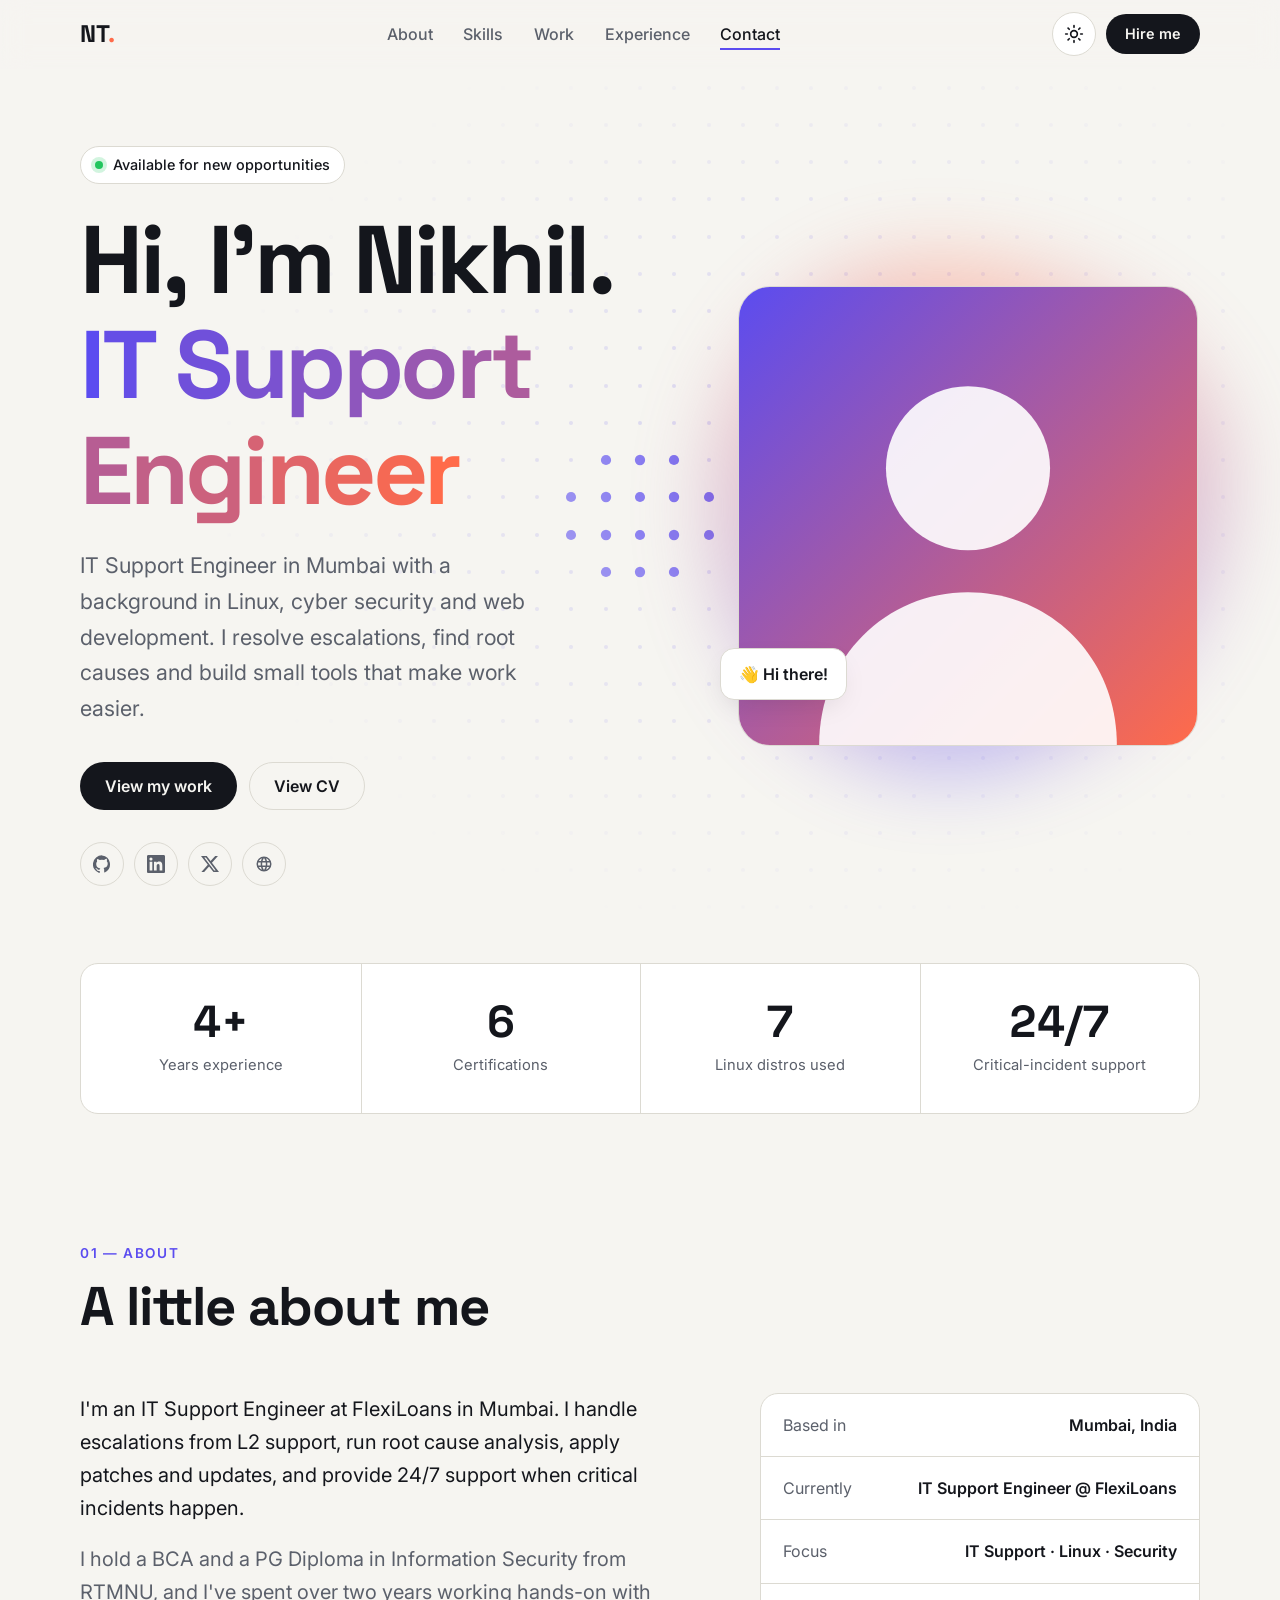
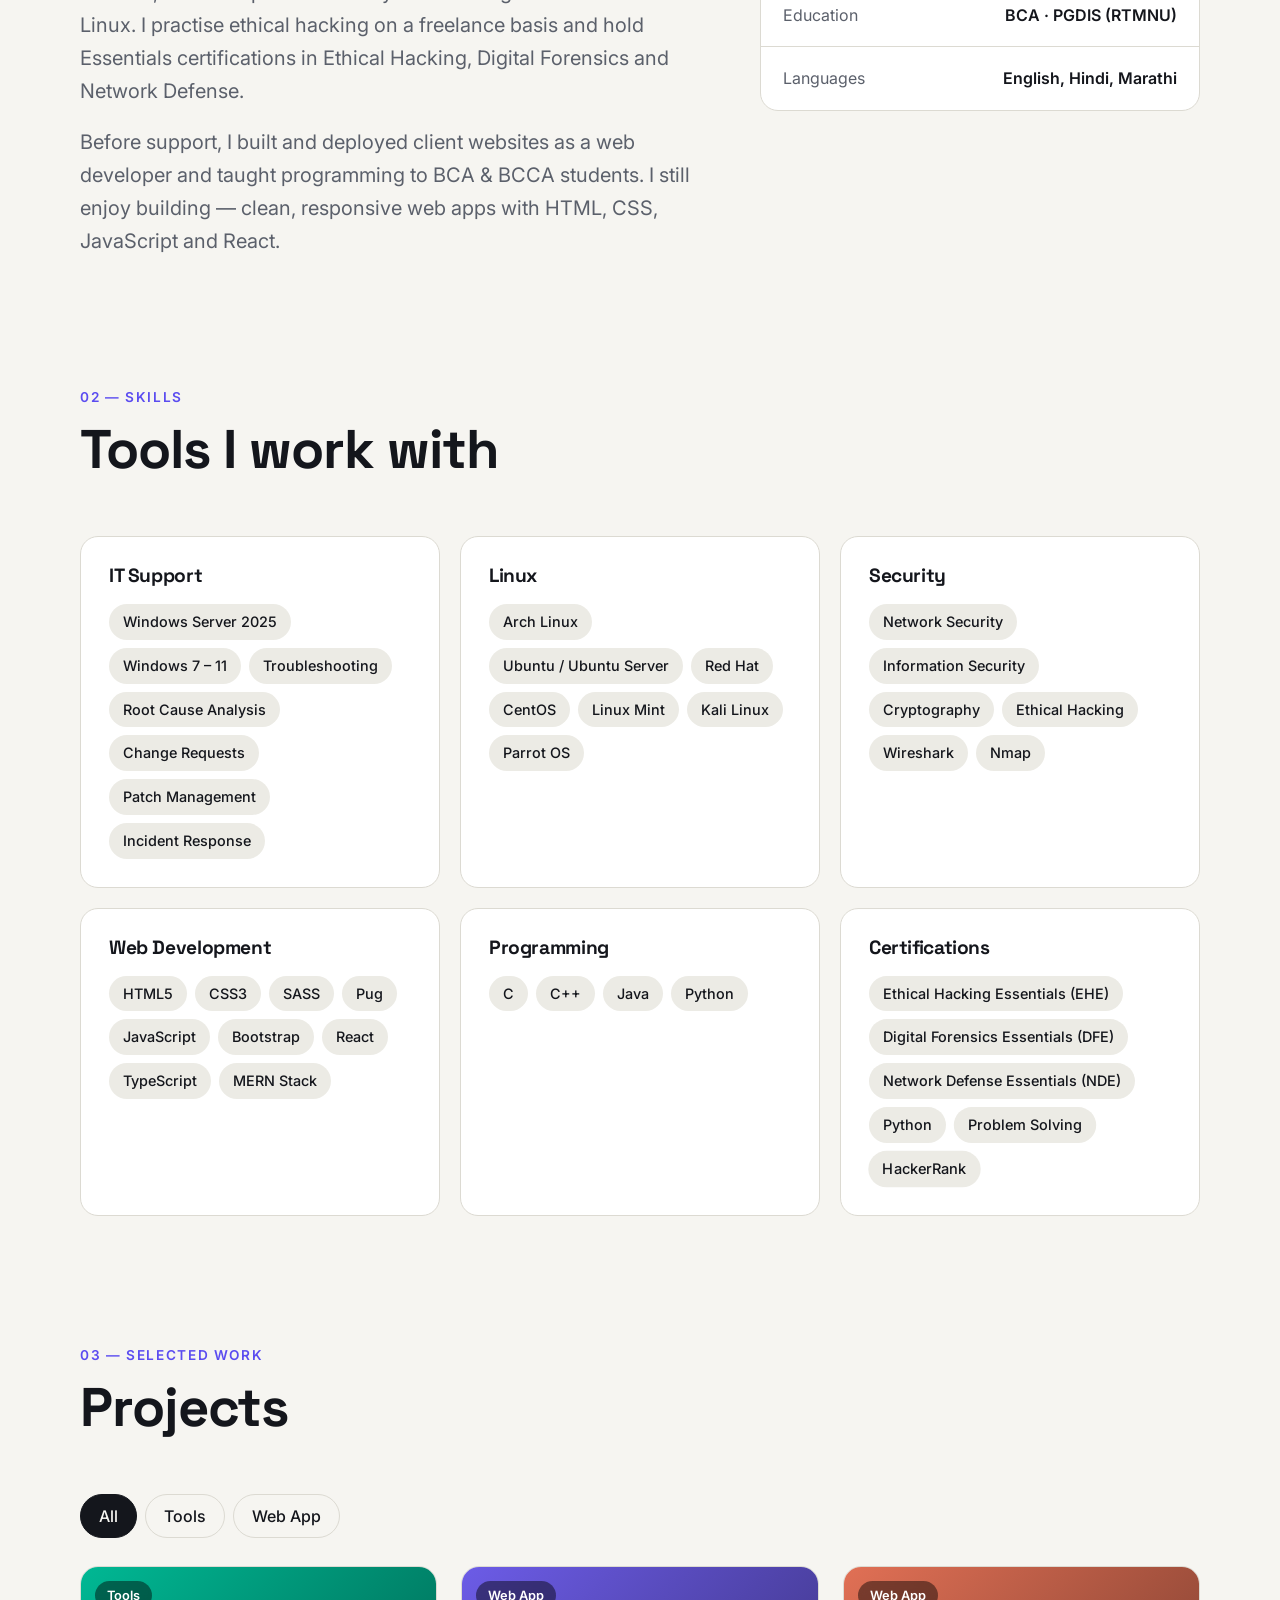
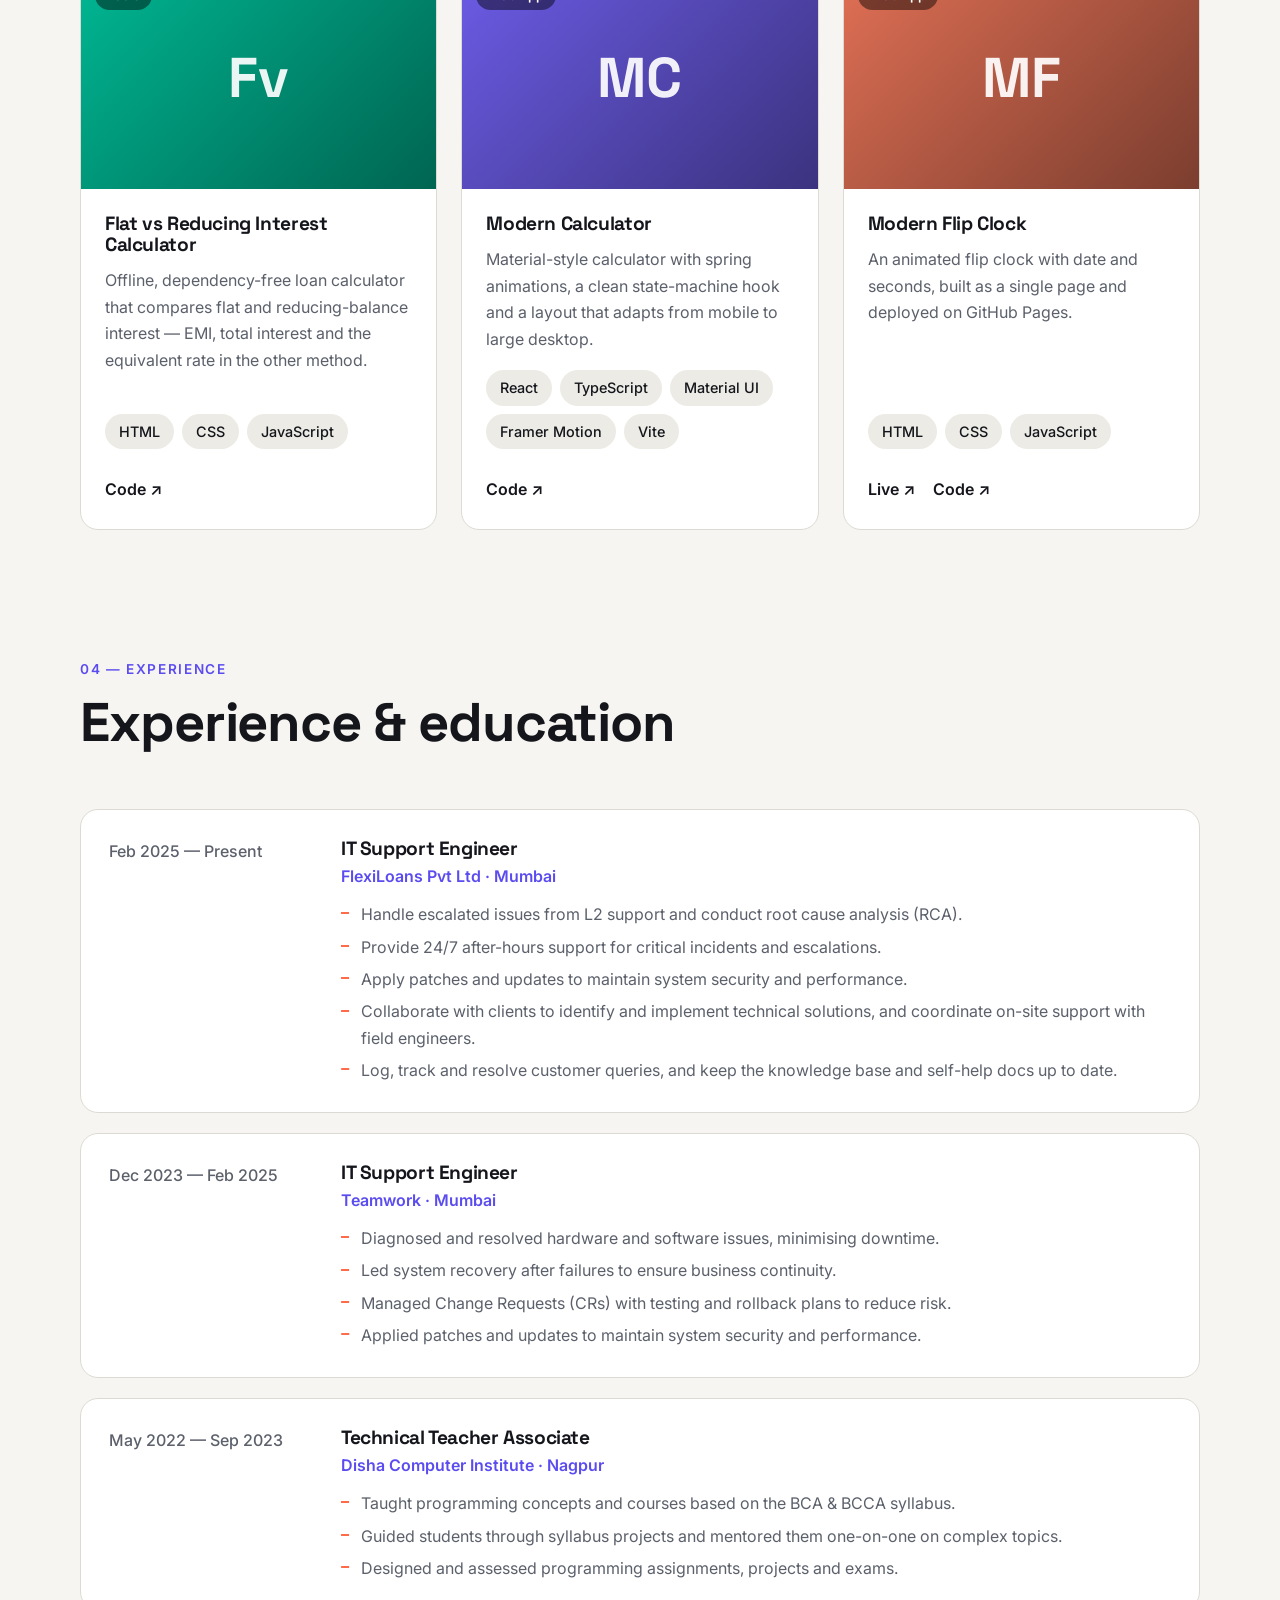
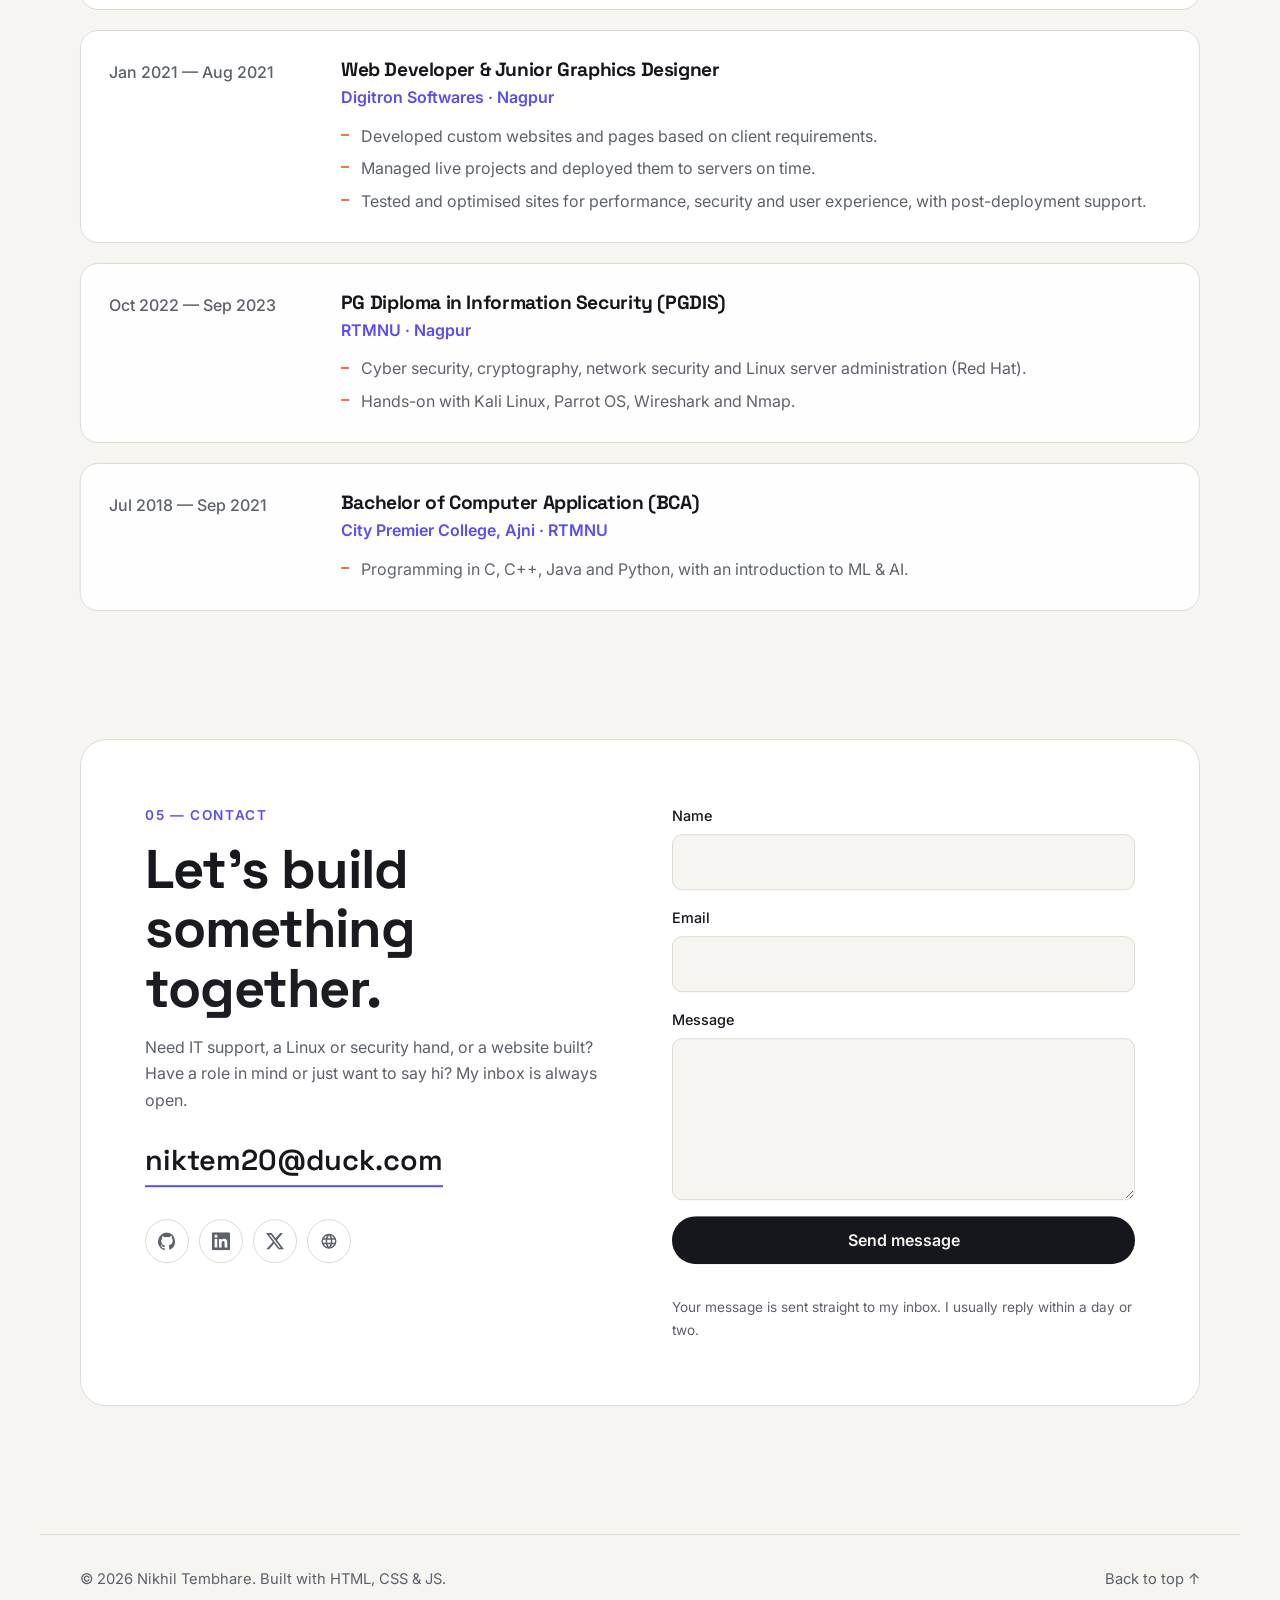
==== index.html @ e36947b8 "Website" ====
<!doctype html>
<html lang="en">
<head>
  <meta charset="utf-8" />
  <meta name="viewport" content="width=device-width, initial-scale=1, viewport-fit=cover" />
  <title>Nikhil Tembhare — Portfolio</title>
  <meta name="description" content="Portfolio of Nikhil Tembhare — projects, experience and contact." />

  <!-- PWA / installable app (also used to package as an Android APK) -->
  <link rel="manifest" href="manifest.webmanifest" />
  <meta name="theme-color" content="#0b0d12" media="(prefers-color-scheme: dark)" />
  <meta name="theme-color" content="#f6f5f1" media="(prefers-color-scheme: light)" />
  <meta name="mobile-web-app-capable" content="yes" />
  <meta name="apple-mobile-web-app-capable" content="yes" />
  <meta name="apple-mobile-web-app-status-bar-style" content="black-translucent" />
  <link rel="icon" href="assets/icons/icon.svg" type="image/svg+xml" />
  <link rel="apple-touch-icon" href="assets/icons/icon-192.png" />

  <!-- Social preview -->
  <meta property="og:title" content="Nikhil Tembhare — Portfolio" />
  <meta property="og:description" content="Projects, experience and contact." />
  <meta property="og:type" content="website" />

  <link rel="preconnect" href="https://fonts.googleapis.com" />
  <link rel="preconnect" href="https://fonts.gstatic.com" crossorigin />
  <link href="https://fonts.googleapis.com/css2?family=Inter:wght@400;500;600;700&family=Space+Grotesk:wght@500;600;700&display=swap" rel="stylesheet" />
  <link rel="stylesheet" href="css/style.css" />

  <!-- Apply saved theme before paint to avoid a flash -->
  <script>
    try { const t = localStorage.getItem('theme'); if (t) document.documentElement.dataset.theme = t; } catch (e) {}
  </script>
</head>
<body>
  <a class="skip-link" href="#main">Skip to content</a>

  <header class="site-header" id="top">
    <nav class="nav container" aria-label="Main">
      <a class="brand" href="#top" id="brand">NT<span class="dot">.</span></a>

      <ul class="nav-links" id="nav-links">
        <li><a href="#about">About</a></li>
        <li><a href="#skills">Skills</a></li>
        <li><a href="#projects">Work</a></li>
        <li><a href="#experience">Experience</a></li>
        <li><a href="#contact">Contact</a></li>
      </ul>

      <div class="nav-actions">
        <button class="icon-btn" id="theme-toggle" aria-label="Toggle dark mode">
          <svg class="i-sun" viewBox="0 0 24 24" aria-hidden="true"><circle cx="12" cy="12" r="4"/><path d="M12 2v2M12 20v2M4.9 4.9l1.4 1.4M17.7 17.7l1.4 1.4M2 12h2M20 12h2M4.9 19.1l1.4-1.4M17.7 6.3l1.4-1.4"/></svg>
          <svg class="i-moon" viewBox="0 0 24 24" aria-hidden="true"><path d="M21 12.8A9 9 0 1 1 11.2 3a7 7 0 0 0 9.8 9.8z"/></svg>
        </button>
        <a class="btn btn-sm btn-primary hide-sm" id="nav-cta" href="#contact">Hire me</a>
        <button class="icon-btn menu-btn" id="menu-btn" aria-label="Open menu" aria-expanded="false" aria-controls="nav-links">
          <span></span><span></span><span></span>
        </button>
      </div>
    </nav>
  </header>

  <main id="main">
    <!-- HERO -->
    <section class="hero container">
      <div class="hero-text reveal">
        <p class="eyebrow"><span class="status-dot"></span><span id="hero-status"></span></p>
        <h1 class="hero-title" id="hero-title"></h1>
        <p class="hero-sub" id="hero-sub"></p>
        <div class="hero-cta">
          <a class="btn btn-primary" href="#projects">View my work</a>
          <a class="btn btn-ghost" id="resume-link" href="#" target="_blank" rel="noopener">View CV</a>
        </div>
        <ul class="socials" id="hero-socials"></ul>
      </div>
      <div class="hero-visual reveal">
        <div class="avatar-wrap">
          <img id="avatar" alt="" width="480" height="480" />
          <div class="avatar-badge" id="avatar-badge"></div>
        </div>
      </div>
    </section>

    <!-- STATS -->
    <section class="container">
      <ul class="stats reveal" id="stats"></ul>
    </section>

    <!-- ABOUT -->
    <section class="section container" id="about">
      <div class="section-head reveal">
        <p class="kicker">01 — About</p>
        <h2>A little about me</h2>
      </div>
      <div class="about-grid">
        <div class="about-body reveal" id="about-body"></div>
        <ul class="about-facts reveal" id="about-facts"></ul>
      </div>
    </section>

    <!-- SKILLS -->
    <section class="section container" id="skills">
      <div class="section-head reveal">
        <p class="kicker">02 — Skills</p>
        <h2>Tools I work with</h2>
      </div>
      <div class="skills-grid" id="skills-grid"></div>
    </section>

    <!-- PROJECTS -->
    <section class="section container" id="projects">
      <div class="section-head reveal">
        <p class="kicker">03 — Selected work</p>
        <h2>Projects</h2>
      </div>
      <div class="filters reveal" id="filters" role="tablist" aria-label="Filter projects"></div>
      <div class="projects-grid" id="projects-grid"></div>
    </section>

    <!-- EXPERIENCE -->
    <section class="section container" id="experience">
      <div class="section-head reveal">
        <p class="kicker">04 — Experience</p>
        <h2>Experience &amp; education</h2>
      </div>
      <ol class="timeline" id="timeline"></ol>
    </section>

    <!-- CONTACT -->
    <section class="section container" id="contact">
      <div class="contact-card reveal">
        <div>
          <p class="kicker">05 — Contact</p>
          <h2 class="contact-title">Let's build something together.</h2>
          <p class="muted" id="contact-blurb"></p>
          <a class="contact-email" id="contact-email" href="#"></a>
          <ul class="socials" id="contact-socials"></ul>
        </div>
        <form class="contact-form" id="contact-form" novalidate>
          <label>Name<input name="name" required maxlength="100" autocomplete="name" /></label>
          <label>Email<input name="email" type="email" required maxlength="200" autocomplete="email" /></label>
          <label>Message<textarea name="message" rows="5" required maxlength="5000"></textarea></label>
          <!-- Spam trap: hidden from people, bots fill it in -->
          <input class="hp" type="text" name="_honey" tabindex="-1" autocomplete="off" aria-hidden="true" />
          <button class="btn btn-primary" type="submit" id="form-submit">Send message</button>
          <p class="form-status" id="form-status" role="status" aria-live="polite"></p>
          <p class="form-note muted">Your message is sent straight to my inbox. I usually reply within a day or two.</p>
        </form>
      </div>
    </section>
  </main>

  <footer class="site-footer container">
    <p>© <span id="year"></span> <span id="footer-name"></span>. Built with HTML, CSS &amp; JS.</p>
    <a href="#top" class="to-top">Back to top ↑</a>
  </footer>

  <noscript><p class="container">This site needs JavaScript to show its content.</p></noscript>

  <script src="js/vendor/anime.umd.min.js"></script>
  <script src="js/data.js"></script>
  <script src="js/effects.js"></script>
  <script src="js/main.js"></script>
</body>
</html>
---- css/style.css ----
/* ==========================================================
   Design tokens
   ========================================================== */
:root {
  --bg: #f6f5f1;
  --bg-2: #ecebe5;
  --surface: #ffffff;
  --text: #14161c;
  --muted: #5b606b;
  --line: #dcdad2;
  --accent: #5b4cf0;
  --accent-2: #ff6b4a;
  --accent-ink: #ffffff;
  --shadow: 0 10px 30px -12px rgba(20, 22, 28, 0.18);

  --font-body: "Inter", system-ui, -apple-system, "Segoe UI", Roboto, sans-serif;
  --font-display: "Space Grotesk", var(--font-body);

  --radius: 18px;
  --radius-sm: 10px;
  --container: 1200px;
  --gutter: clamp(16px, 4vw, 40px);
  --section-gap: clamp(72px, 10vw, 140px);
  --header-h: 68px;

  color-scheme: light;
}

/* Dark theme: follows the OS unless the user picked light */
@media (prefers-color-scheme: dark) {
  :root:not([data-theme="light"]) {
    --bg: #0b0d12;
    --bg-2: #12151c;
    --surface: #161a22;
    --text: #eef0f4;
    --muted: #9aa1ad;
    --line: #262b35;
    --accent: #8b7fff;
    --accent-2: #ff8a6b;
    --accent-ink: #0b0d12;
    --shadow: 0 10px 30px -12px rgba(0, 0, 0, 0.6);
    color-scheme: dark;
  }
}
:root[data-theme="dark"] {
  --bg: #0b0d12;
  --bg-2: #12151c;
  --surface: #161a22;
  --text: #eef0f4;
  --muted: #9aa1ad;
  --line: #262b35;
  --accent: #8b7fff;
  --accent-2: #ff8a6b;
  --accent-ink: #0b0d12;
  --shadow: 0 10px 30px -12px rgba(0, 0, 0, 0.6);
  color-scheme: dark;
}

/* ==========================================================
   Base
   ========================================================== */
*, *::before, *::after { box-sizing: border-box; }
html { scroll-behavior: smooth; scroll-padding-top: calc(var(--header-h) + 16px); -webkit-text-size-adjust: 100%; }
body {
  margin: 0;
  background: var(--bg);
  color: var(--text);
  font: 400 1rem/1.65 var(--font-body);
  -webkit-font-smoothing: antialiased;
  overflow-x: hidden;
  /* respect notches / rounded corners when installed as an app */
  padding-left: env(safe-area-inset-left);
  padding-right: env(safe-area-inset-right);
}
img { max-width: 100%; display: block; }
a { color: inherit; text-decoration: none; }
h1, h2, h3 { font-family: var(--font-display); line-height: 1.1; margin: 0; letter-spacing: -0.02em; }
h2 { font-size: clamp(2rem, 1.4rem + 2.6vw, 3.4rem); }
h3 { font-size: 1.2rem; }
p { margin: 0; }
ul, ol { margin: 0; padding: 0; list-style: none; }
button { font: inherit; color: inherit; cursor: pointer; }
:focus-visible { outline: 2px solid var(--accent); outline-offset: 3px; border-radius: 6px; }

.container { width: 100%; max-width: var(--container); margin-inline: auto; padding-inline: var(--gutter); }
.muted { color: var(--muted); }

.skip-link { position: absolute; left: -999px; top: 8px; background: var(--accent); color: var(--accent-ink); padding: 8px 14px; border-radius: 8px; z-index: 100; }
.skip-link:focus { left: 8px; }

/* ==========================================================
   Buttons
   ========================================================== */
.btn {
  display: inline-flex; align-items: center; justify-content: center; gap: 8px;
  min-height: 48px; padding: 0 24px; border-radius: 999px;
  font-weight: 600; border: 1px solid transparent;
  transition: transform .2s, background-color .2s, border-color .2s, box-shadow .2s;
}
.btn:hover { transform: translateY(-2px); }
.btn:active { transform: translateY(0); }
.btn-primary { background: var(--text); color: var(--bg); }
.btn-primary:hover { box-shadow: var(--shadow); }
.btn-ghost { border-color: var(--line); background: transparent; }
.btn-ghost:hover { border-color: var(--text); }
.btn-sm { min-height: 40px; padding: 0 18px; font-size: .9rem; }

.icon-btn {
  width: 44px; height: 44px; display: grid; place-items: center;
  border-radius: 50%; border: 1px solid var(--line); background: var(--surface);
}
.icon-btn svg { width: 20px; height: 20px; fill: none; stroke: currentColor; stroke-width: 2; stroke-linecap: round; stroke-linejoin: round; }
.i-moon { display: none; }
:root[data-theme="dark"] .i-sun { display: none; }
:root[data-theme="dark"] .i-moon { display: block; }
@media (prefers-color-scheme: dark) {
  :root:not([data-theme="light"]) .i-sun { display: none; }
  :root:not([data-theme="light"]) .i-moon { display: block; }
}

/* ==========================================================
   Header / nav
   ========================================================== */
.site-header {
  position: sticky; top: 0; z-index: 50;
  padding-top: env(safe-area-inset-top);
  background: color-mix(in srgb, var(--bg) 82%, transparent);
  backdrop-filter: saturate(1.4) blur(14px);
  -webkit-backdrop-filter: saturate(1.4) blur(14px);
  border-bottom: 1px solid transparent;
  transition: border-color .3s;
}
.site-header.scrolled { border-bottom-color: var(--line); }
.nav { height: var(--header-h); display: flex; align-items: center; justify-content: space-between; gap: 16px; }
.brand { font-family: var(--font-display); font-weight: 700; font-size: 1.5rem; }
.brand .dot { color: var(--accent-2); }
.nav-actions { display: flex; align-items: center; gap: 10px; }

.nav-links { display: flex; gap: clamp(16px, 2.4vw, 36px); }
.nav-links a { font-weight: 500; color: var(--muted); position: relative; padding: 6px 0; transition: color .2s; }
.nav-links a:hover, .nav-links a.active { color: var(--text); }
.nav-links a::after {
  content: ""; position: absolute; left: 0; bottom: 0; height: 2px; width: 100%;
  background: var(--accent); transform: scaleX(0); transform-origin: left; transition: transform .25s;
}
.nav-links a.active::after, .nav-links a:hover::after { transform: scaleX(1); }

.menu-btn { display: none; flex-direction: column; gap: 4px; }
.menu-btn span { display: block; width: 18px; height: 2px; background: currentColor; border-radius: 2px; transition: transform .25s, opacity .25s; }
.menu-btn[aria-expanded="true"] span:nth-child(1) { transform: translateY(6px) rotate(45deg); }
.menu-btn[aria-expanded="true"] span:nth-child(2) { opacity: 0; }
.menu-btn[aria-expanded="true"] span:nth-child(3) { transform: translateY(-6px) rotate(-45deg); }

/* ==========================================================
   Hero
   ========================================================== */
.hero {
  display: grid; grid-template-columns: 1.25fr 1fr; align-items: center;
  gap: clamp(32px, 6vw, 96px);
  min-height: calc(100svh - var(--header-h));
  padding-block: clamp(40px, 6vw, 96px);
}
.eyebrow {
  display: inline-flex; align-items: center; gap: 10px;
  padding: 6px 14px; border-radius: 999px; border: 1px solid var(--line); background: var(--surface);
  font-size: .9rem; font-weight: 500; margin-bottom: 24px;
}
.status-dot { width: 8px; height: 8px; border-radius: 50%; background: #22c55e; box-shadow: 0 0 0 4px rgba(34, 197, 94, .2); animation: pulse 2s infinite; }
@keyframes pulse { 50% { box-shadow: 0 0 0 7px rgba(34, 197, 94, 0); } }

.hero-title { font-size: clamp(2.6rem, 1.2rem + 6vw, 6rem); font-weight: 700; letter-spacing: -0.035em; }
.hero-title .accent {
  background: linear-gradient(100deg, var(--accent), var(--accent-2));
  -webkit-background-clip: text; background-clip: text; color: transparent;
}
.hero-sub { margin-top: 24px; font-size: clamp(1.05rem, .95rem + .5vw, 1.35rem); color: var(--muted); max-width: 38ch; }
.hero-cta { display: flex; flex-wrap: wrap; gap: 12px; margin-top: 36px; }

.socials { display: flex; flex-wrap: wrap; gap: 10px; margin-top: 32px; }
.socials a {
  width: 44px; height: 44px; display: grid; place-items: center;
  border-radius: 50%; border: 1px solid var(--line); color: var(--muted);
  transition: color .2s, border-color .2s, transform .2s;
}
.socials a:hover { color: var(--text); border-color: var(--text); transform: translateY(-2px); }
.socials svg { width: 18px; height: 18px; fill: currentColor; }

.hero-visual { display: flex; justify-content: center; }
.avatar-wrap { position: relative; width: min(100%, 460px); aspect-ratio: 1; }
.avatar-wrap::before {
  content: ""; position: absolute; inset: -6%;
  background: conic-gradient(from 180deg, var(--accent), var(--accent-2), var(--accent));
  border-radius: 42% 58% 55% 45% / 48% 42% 58% 52%;
  filter: blur(40px); opacity: .35; animation: blob 12s ease-in-out infinite;
}
@keyframes blob { 50% { border-radius: 58% 42% 45% 55% / 42% 58% 42% 58%; transform: rotate(20deg); } }
.avatar-wrap img {
  position: relative; width: 100%; height: 100%; object-fit: cover;
  border-radius: 32px; border: 1px solid var(--line); background: var(--surface);
}
.avatar-badge {
  position: absolute; left: -4%; bottom: 10%;
  padding: 12px 18px; border-radius: 14px; background: var(--surface); border: 1px solid var(--line);
  box-shadow: var(--shadow); font-weight: 600; animation: float 5s ease-in-out infinite;
}
@keyframes float { 50% { transform: translateY(-10px); } }

/* ==========================================================
   Stats
   ========================================================== */
.stats {
  display: grid; grid-template-columns: repeat(4, 1fr);
  border: 1px solid var(--line); border-radius: var(--radius); background: var(--surface); overflow: hidden;
}
.stats li { padding: clamp(20px, 3vw, 36px); text-align: center; }
.stats li + li { border-left: 1px solid var(--line); }
.stats strong { display: block; font-family: var(--font-display); font-size: clamp(1.8rem, 1.2rem + 2vw, 3rem); line-height: 1; }
.stats span { display: block; margin-top: 8px; color: var(--muted); font-size: .92rem; }

/* ==========================================================
   Sections
   ========================================================== */
.section { padding-top: var(--section-gap); }
.section-head { margin-bottom: clamp(32px, 5vw, 56px); }
.kicker { font-size: .85rem; font-weight: 600; letter-spacing: .12em; text-transform: uppercase; color: var(--accent); margin-bottom: 12px; }

/* About */
.about-grid { display: grid; grid-template-columns: 1.4fr 1fr; gap: clamp(32px, 5vw, 80px); align-items: start; }
.about-body p { font-size: clamp(1.05rem, 1rem + .35vw, 1.25rem); }
.about-body p + p { margin-top: 18px; color: var(--muted); }
.about-facts { border: 1px solid var(--line); border-radius: var(--radius); background: var(--surface); }
.about-facts li { display: flex; justify-content: space-between; gap: 16px; padding: 18px 22px; }
.about-facts li + li { border-top: 1px solid var(--line); }
.about-facts span { color: var(--muted); }
.about-facts strong { font-weight: 600; text-align: right; }

/* Skills */
.skills-grid { display: grid; grid-template-columns: repeat(3, 1fr); gap: 20px; }
.skill-card { padding: 28px; border: 1px solid var(--line); border-radius: var(--radius); background: var(--surface); }
.skill-card h3 { margin-bottom: 18px; }
.chips { display: flex; flex-wrap: wrap; gap: 8px; }
.chip { padding: 6px 14px; border-radius: 999px; background: var(--bg-2); font-size: .9rem; font-weight: 500; }

/* Projects */
.filters { display: flex; flex-wrap: wrap; gap: 8px; margin-bottom: 28px; }
.filter-btn { padding: 8px 18px; min-height: 40px; border-radius: 999px; border: 1px solid var(--line); background: transparent; font-weight: 500; transition: all .2s; }
.filter-btn:hover { border-color: var(--text); }
.filter-btn[aria-selected="true"] { background: var(--text); color: var(--bg); border-color: var(--text); }

.projects-grid { display: grid; grid-template-columns: repeat(3, 1fr); gap: 24px; }
.project-card {
  display: flex; flex-direction: column;
  border: 1px solid var(--line); border-radius: var(--radius); background: var(--surface); overflow: hidden;
  transition: transform .3s, box-shadow .3s;
}
.project-card:hover { transform: translateY(-6px); box-shadow: var(--shadow); }
.project-card.hidden { display: none; }
.project-thumb { aspect-ratio: 16 / 10; position: relative; overflow: hidden; display: grid; place-items: center; }
.project-thumb img { width: 100%; height: 100%; object-fit: cover; transition: transform .5s; }
.project-card:hover .project-thumb img { transform: scale(1.05); }
.project-thumb .ph { font-family: var(--font-display); font-weight: 700; font-size: clamp(2.5rem, 5vw, 3.5rem); color: rgba(255, 255, 255, .92); }
.project-thumb .tag {
  position: absolute; top: 14px; left: 14px; padding: 4px 12px; border-radius: 999px;
  background: rgba(0, 0, 0, .45); color: #fff; font-size: .8rem; font-weight: 600; backdrop-filter: blur(6px);
}
.project-body { padding: 24px; display: flex; flex-direction: column; gap: 12px; flex: 1; }
.project-body p { color: var(--muted); }
.project-body .chips { margin-top: auto; padding-top: 6px; }
.project-links { display: flex; gap: 18px; padding: 0 24px 24px; font-weight: 600; }
.project-links a { display: inline-flex; align-items: center; gap: 6px; min-height: 32px; }
.project-links a:hover { color: var(--accent); }

/* Experience timeline */
.timeline { position: relative; display: grid; gap: 20px; }
.timeline li {
  display: grid; grid-template-columns: 200px 1fr; gap: 32px;
  padding: 28px; border: 1px solid var(--line); border-radius: var(--radius); background: var(--surface);
}
.timeline .period { color: var(--muted); font-weight: 500; }
.timeline .company { color: var(--accent); font-weight: 600; margin-top: 4px; }
.timeline ul { margin-top: 12px; display: grid; gap: 6px; }
.timeline ul li { display: block; padding: 0 0 0 20px; border: 0; background: none; position: relative; color: var(--muted); }
.timeline ul li::before { content: ""; position: absolute; left: 0; top: .7em; width: 8px; height: 2px; background: var(--accent-2); }

/* Contact */
.contact-card {
  display: grid; grid-template-columns: 1fr 1fr; gap: clamp(32px, 5vw, 72px);
  padding: clamp(28px, 5vw, 64px); border-radius: calc(var(--radius) + 8px);
  background: var(--surface); border: 1px solid var(--line);
}
.contact-title { margin-bottom: 16px; }
.contact-email {
  display: inline-block; margin-top: 24px; font-family: var(--font-display); font-weight: 600;
  font-size: clamp(1.2rem, 1rem + 1vw, 1.8rem); border-bottom: 2px solid var(--accent); word-break: break-all;
}
.contact-form { display: grid; gap: 16px; }
.contact-form label { display: grid; gap: 6px; font-size: .9rem; font-weight: 500; }
.contact-form input, .contact-form textarea {
  width: 100%; padding: 14px 16px; border-radius: var(--radius-sm);
  border: 1px solid var(--line); background: var(--bg); color: var(--text); font: inherit; font-size: 1rem;
  transition: border-color .2s;
}
.contact-form input:focus, .contact-form textarea:focus { outline: none; border-color: var(--accent); }
.contact-form textarea { resize: vertical; min-height: 120px; }
.form-note { font-size: .85rem; }

/* Footer */
.site-footer {
  display: flex; flex-wrap: wrap; justify-content: space-between; gap: 12px;
  margin-top: var(--section-gap); padding-block: 32px calc(32px + env(safe-area-inset-bottom));
  border-top: 1px solid var(--line); color: var(--muted); font-size: .92rem;
}
.to-top:hover { color: var(--text); }

/* Scroll reveal */
.reveal { opacity: 0; transform: translateY(24px); transition: opacity .7s ease, transform .7s ease; }
.reveal.in { opacity: 1; transform: none; }
.no-js .reveal { opacity: 1; transform: none; }

/* ==========================================================
   Responsive
   ========================================================== */

/* Small laptops / large tablets landscape (≤ 1100px) */
@media (max-width: 1100px) {
  .projects-grid { grid-template-columns: repeat(2, 1fr); }
  .timeline li { grid-template-columns: 160px 1fr; }
}

/* Tablets (≤ 900px): collapse nav into a menu */
@media (max-width: 900px) {
  .menu-btn { display: flex; }
  .nav-links {
    position: fixed; inset: calc(var(--header-h) + env(safe-area-inset-top)) 0 auto 0;
    flex-direction: column; gap: 0; padding: 8px var(--gutter) 24px;
    background: var(--bg); border-bottom: 1px solid var(--line);
    transform: translateY(-110%); visibility: hidden; transition: transform .3s ease, visibility .3s;
    z-index: -1;
  }
  .nav-links.open { transform: none; visibility: visible; }
  .nav-links a { display: block; padding: 16px 0; font-size: 1.15rem; border-bottom: 1px solid var(--line); }
  .nav-links a::after { display: none; }

  .hero { grid-template-columns: 1fr; text-align: center; min-height: auto; }
  .hero-visual { order: -1; }
  .avatar-wrap { width: min(70vw, 340px); }
  .hero-sub { margin-inline: auto; }
  .hero-cta, .socials { justify-content: center; }
  .eyebrow { margin-inline: auto; }

  .about-grid, .contact-card { grid-template-columns: 1fr; }
  .skills-grid { grid-template-columns: repeat(2, 1fr); }
  .skills-grid .skill-card:last-child:nth-child(odd) { grid-column: 1 / -1; }
}

/* Phones (≤ 600px) */
@media (max-width: 600px) {
  :root { --header-h: 60px; }
  .hide-sm { display: none; }
  .stats { grid-template-columns: repeat(2, 1fr); }
  .stats li:nth-child(3) { border-left: 0; }
  .stats li:nth-child(n + 3) { border-top: 1px solid var(--line); }
  .skills-grid, .projects-grid { grid-template-columns: 1fr; }
  .timeline li { grid-template-columns: 1fr; gap: 8px; padding: 22px; }
  .hero-cta .btn { flex: 1 1 100%; }
  .avatar-badge { left: 0; font-size: .9rem; padding: 10px 14px; }
  .skill-card { padding: 22px; }
  .site-footer { flex-direction: column; align-items: center; text-align: center; }
}

/* Very small phones (≤ 360px) */
@media (max-width: 360px) {
  .hero-title { font-size: 2.3rem; }
  .brand { font-size: 1.3rem; }
}

/* Phones in landscape: keep hero side by side and compact */
@media (max-height: 500px) and (orientation: landscape) and (max-width: 900px) {
  .hero { grid-template-columns: 1.4fr 1fr; text-align: left; }
  .hero-visual { order: 0; }
  .avatar-wrap { width: min(38vw, 240px); }
  .hero-cta, .socials { justify-content: flex-start; }
  .eyebrow { margin-inline: 0; }
}

/* Large desktops (≥ 1600px) */
@media (min-width: 1600px) {
  :root { --container: 1440px; }
  .projects-grid { gap: 32px; }
}

/* Big screens / TVs (≥ 2200px): scale everything up proportionally */
@media (min-width: 2200px) {
  html { font-size: 20px; }
  :root { --container: 1800px; --header-h: 88px; }
  .avatar-wrap { width: min(100%, 620px); }
}
@media (min-width: 3000px) {
  html { font-size: 26px; }
  :root { --container: 2400px; --header-h: 110px; }
  .avatar-wrap { width: min(100%, 820px); }
  .projects-grid { grid-template-columns: repeat(4, 1fr); }
}

/* Installed app (PWA / APK): hide browser-only affordances */
@media (display-mode: standalone) {
  .site-header { background: var(--bg); }
}

@media (prefers-reduced-motion: reduce) {
  html { scroll-behavior: auto; }
  *, *::before, *::after { animation: none !important; transition: none !important; }
  .reveal { opacity: 1; transform: none; }
}

@media print {
  .site-header, .contact-form, .hero-visual, .filters { display: none; }
  .reveal { opacity: 1; transform: none; }
}

/* ==========================================================
   anime.js motion layer (js/effects.js) — only active when html has .fx
   ========================================================== */
.fx-progress {
  position: fixed; top: 0; left: 0; right: 0; height: 3px; z-index: 200; pointer-events: none;
  background: linear-gradient(90deg, var(--accent), var(--accent-2));
  transform: scaleX(0); transform-origin: 0 50%;
}
.fx .hero { position: relative; isolation: isolate; }
.fx-dots {
  position: absolute; inset: 0; z-index: -1; display: grid; place-items: center; pointer-events: none;
  color: var(--accent);
  -webkit-mask-image: radial-gradient(ellipse 70% 70% at 65% 45%, #000 0%, transparent 75%);
  mask-image: radial-gradient(ellipse 70% 70% at 65% 45%, #000 0%, transparent 75%);
}
.fx-dots span { width: 4px; height: 4px; border-radius: 50%; background: currentColor; opacity: .22; }
.fx-word { display: inline-block; white-space: nowrap; }
.fx-ch { display: inline-block; }
.fx .hero-title .accent { background: none; color: var(--accent); }
.stats strong { font-variant-numeric: tabular-nums; }

.fx .btn {
  translate: var(--mx, 0px) var(--my, 0px);
  transition: transform .2s, background-color .2s, border-color .2s, box-shadow .2s, translate .5s cubic-bezier(.34, 1.56, .64, 1);
}
.fx .btn.magnet-active {
  transition: transform .2s, background-color .2s, border-color .2s, box-shadow .2s, translate .1s linear;
}
@media (hover: hover) and (pointer: fine) {
  .fx .project-card:hover {
    transform: perspective(900px) rotateX(var(--rx, 0deg)) rotateY(var(--ry, 0deg)) translateY(-6px);
  }
}

/* Contact form states */
.contact-form .hp { position: absolute; left: -9999px; width: 1px; height: 1px; opacity: 0; }
.contact-form input[aria-invalid="true"], .contact-form textarea[aria-invalid="true"] { border-color: #e5484d; }
.contact-form button:disabled { opacity: .7; cursor: progress; }
.form-status { font-size: .92rem; font-weight: 500; }
.form-status.success { color: #16a34a; }
.form-status.error { color: #e5484d; }
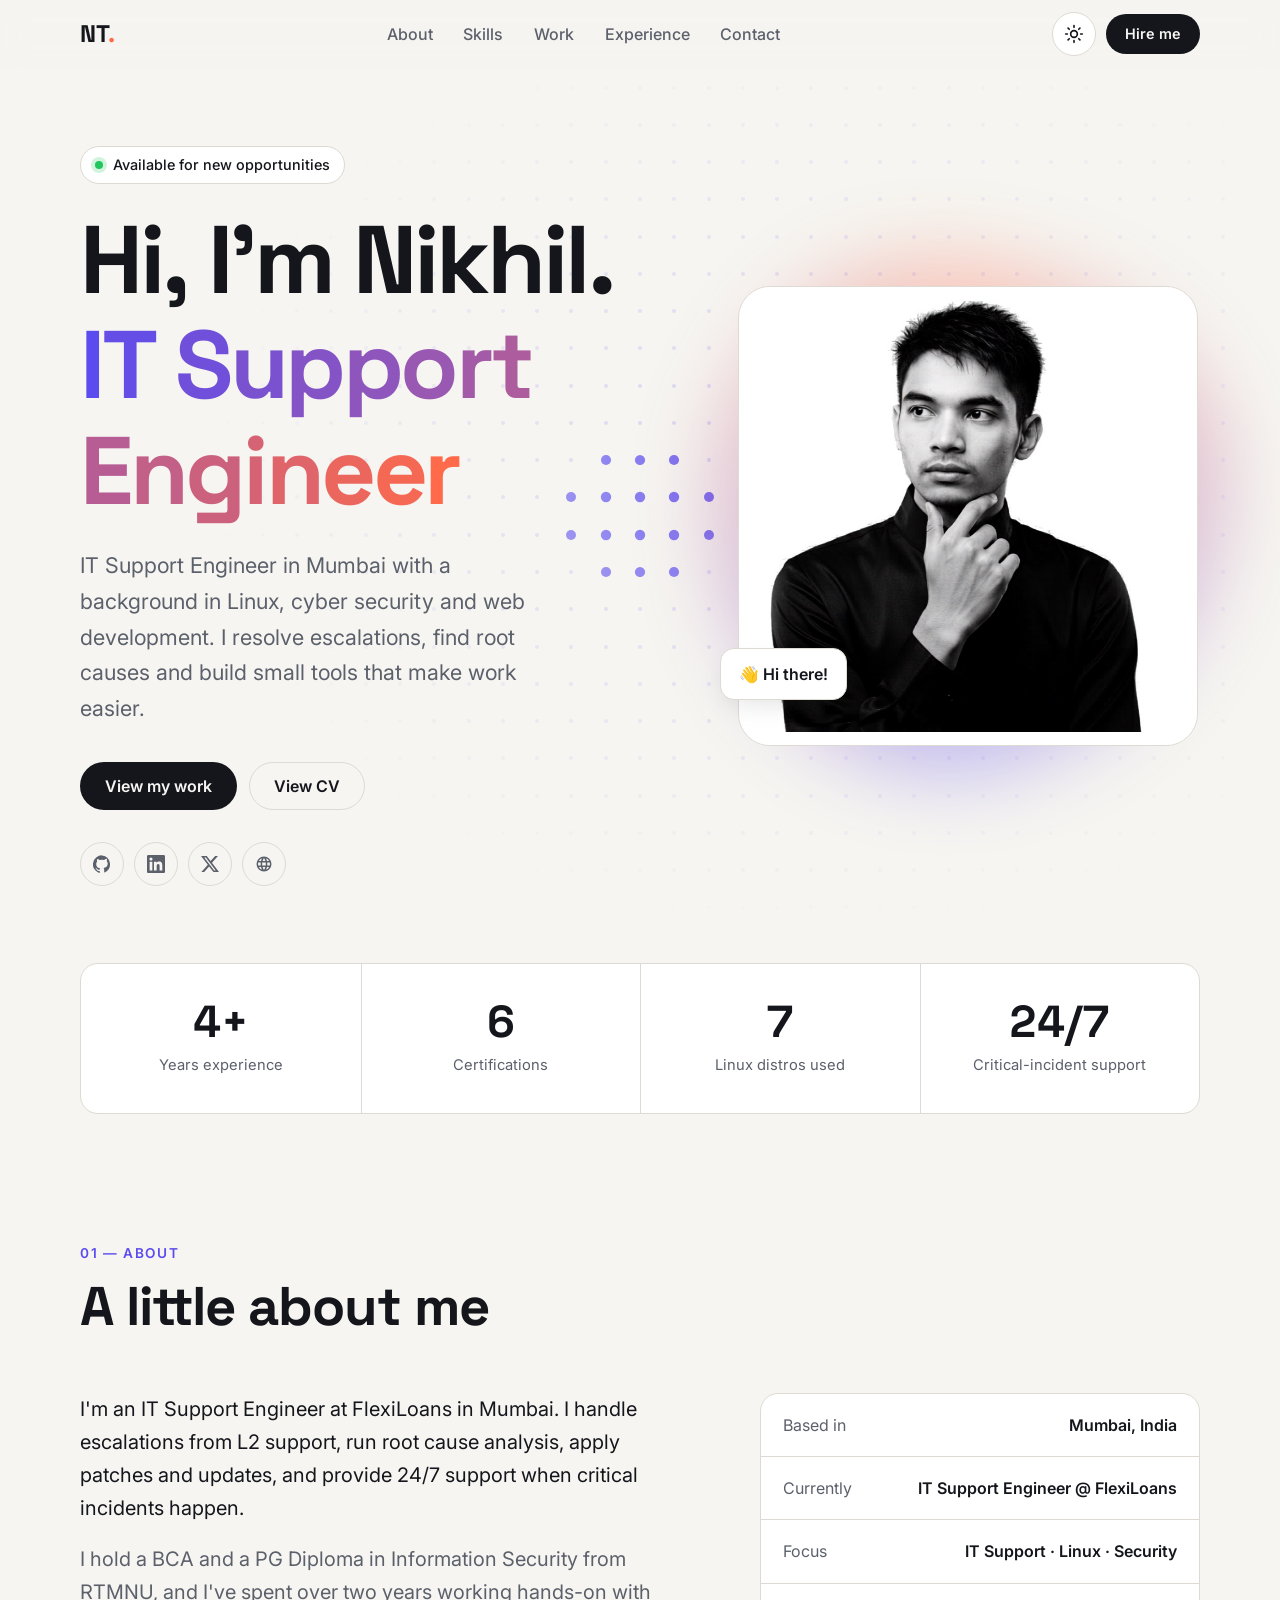
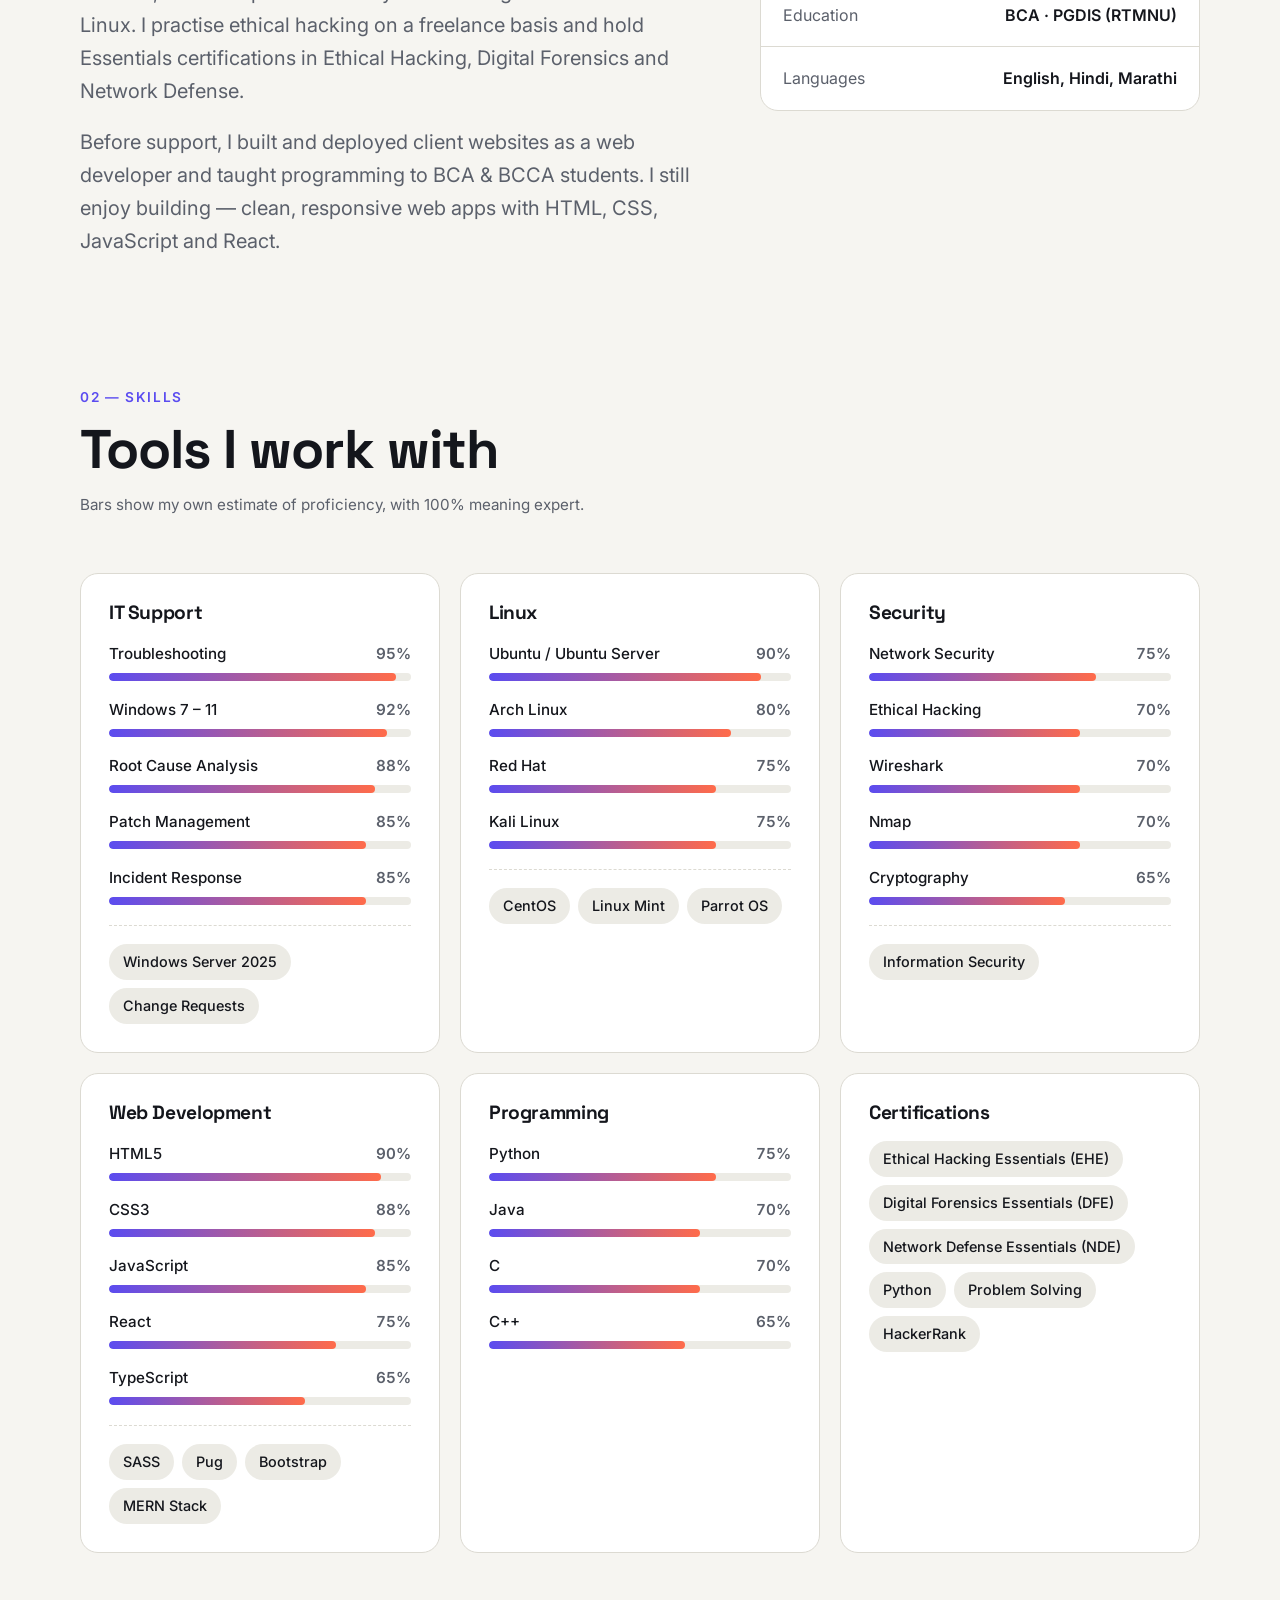
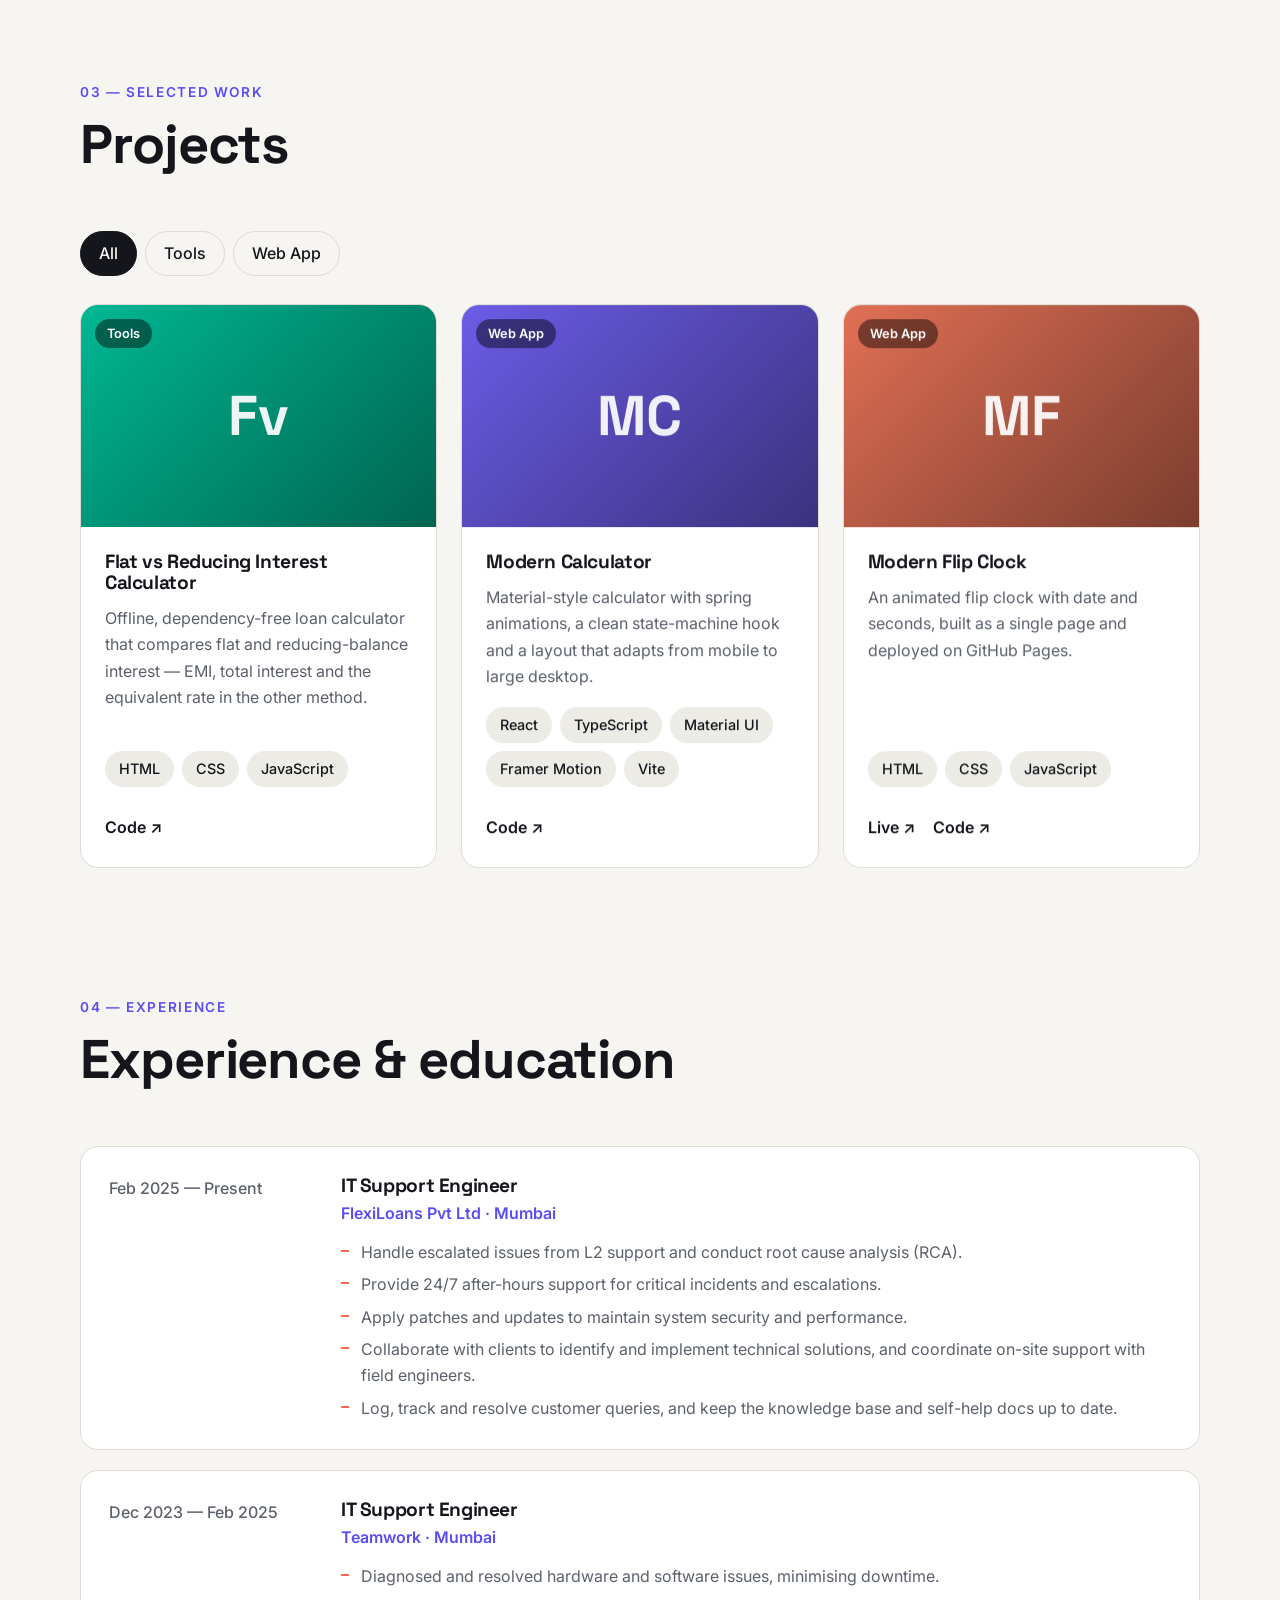
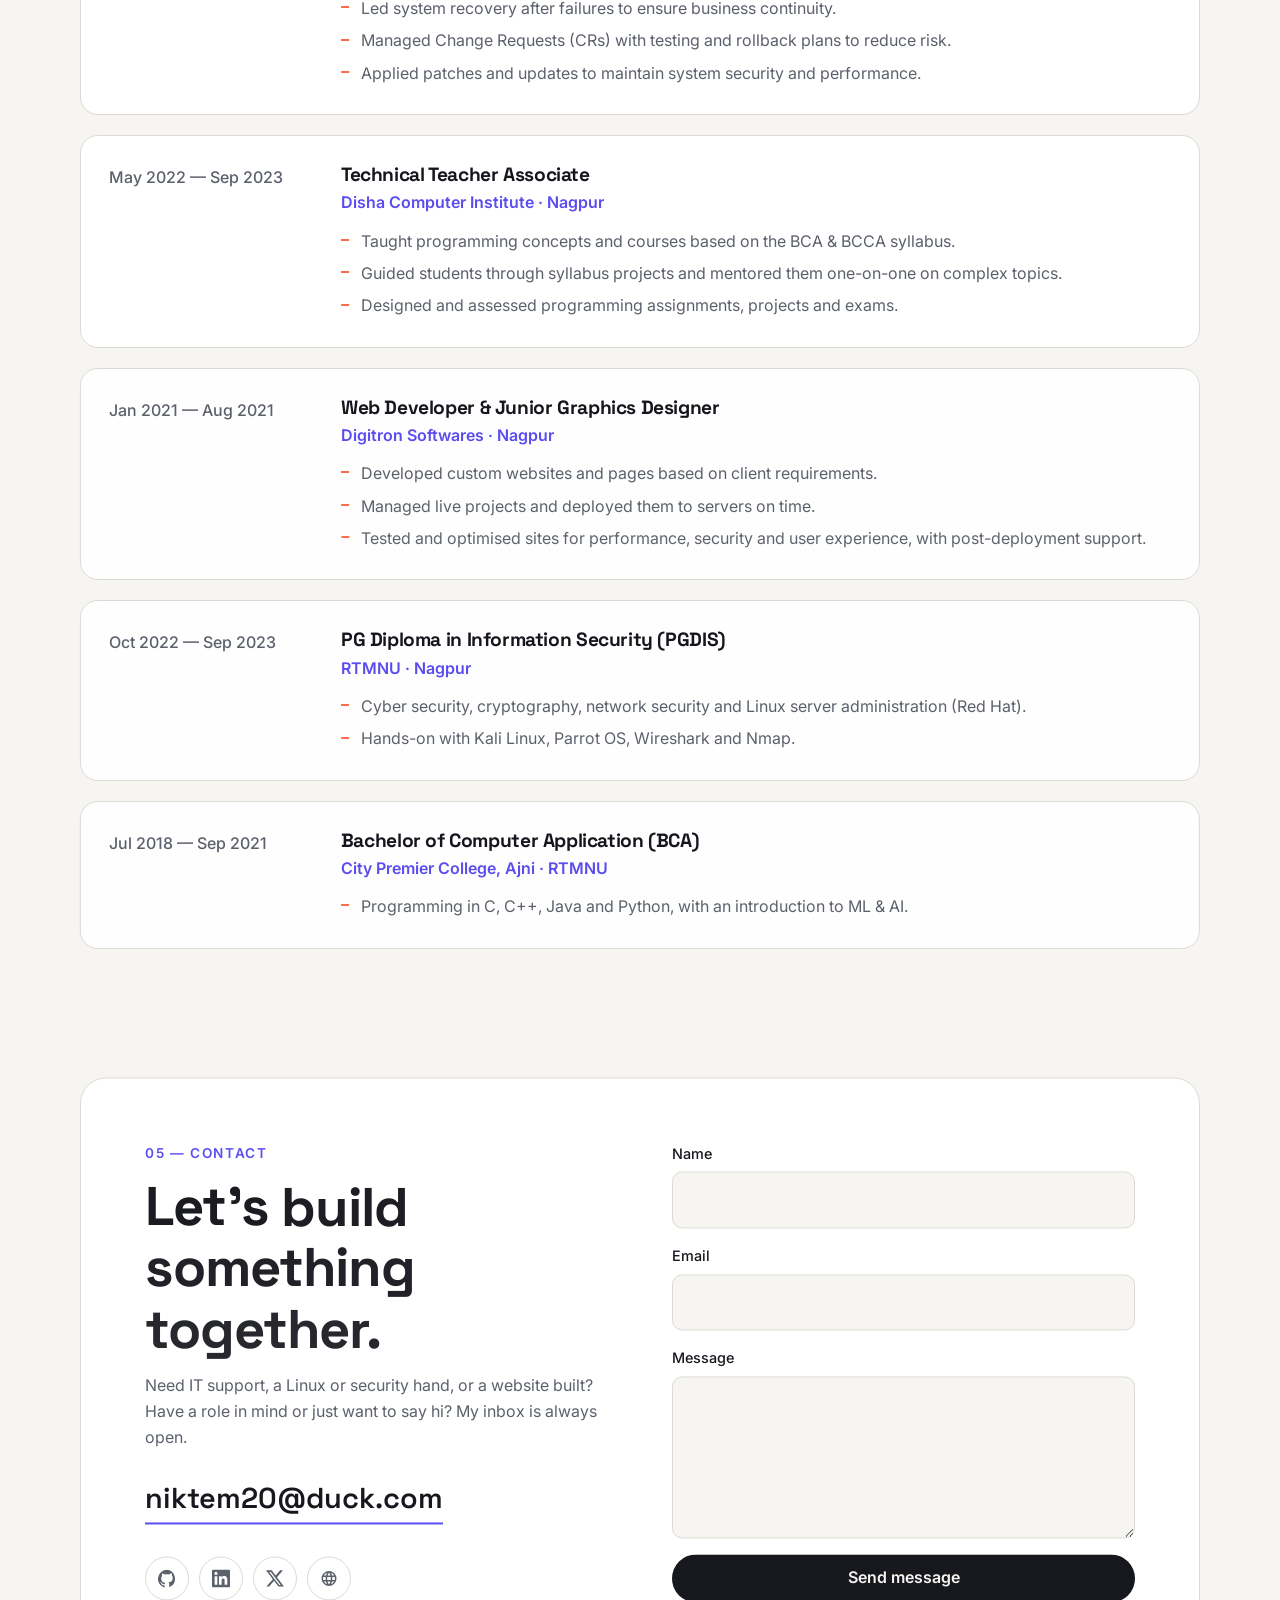
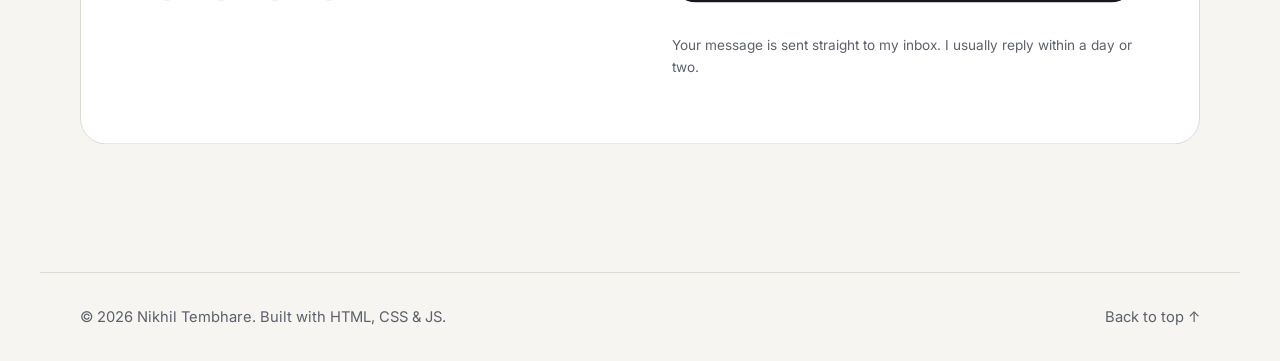
==== commit c46aef17: "Add animated skill bars, fix mobile menu, improve mobile/tablet UX Co-Authored-By: Claude Sonnet 5.5" ====
--- a/index.html
+++ b/index.html
@@ -52,11 +52,12 @@
           <svg class="i-moon" viewBox="0 0 24 24" aria-hidden="true"><path d="M21 12.8A9 9 0 1 1 11.2 3a7 7 0 0 0 9.8 9.8z"/></svg>
         </button>
         <a class="btn btn-sm btn-primary hide-sm" id="nav-cta" href="#contact">Hire me</a>
-        <button class="icon-btn menu-btn" id="menu-btn" aria-label="Open menu" aria-expanded="false" aria-controls="nav-links">
+        <button class="icon-btn menu-btn" id="menu-btn" type="button" aria-label="Open menu" aria-expanded="false" aria-controls="nav-links">
           <span></span><span></span><span></span>
         </button>
       </div>
     </nav>
+    <div class="nav-scrim" id="nav-scrim" aria-hidden="true"></div>
   </header>
 
   <main id="main">
@@ -102,6 +103,7 @@
       <div class="section-head reveal">
         <p class="kicker">02 — Skills</p>
         <h2>Tools I work with</h2>
+        <p class="section-note muted">Bars show my own estimate of proficiency, with 100% meaning expert.</p>
       </div>
       <div class="skills-grid" id="skills-grid"></div>
     </section>
@@ -154,6 +156,10 @@
     <a href="#top" class="to-top">Back to top ↑</a>
   </footer>
 
+  <button class="fab" id="to-top" type="button" aria-label="Back to top" hidden>
+    <svg viewBox="0 0 24 24" aria-hidden="true"><path d="M12 19V5M5 12l7-7 7 7"/></svg>
+  </button>
+
   <noscript><p class="container">This site needs JavaScript to show its content.</p></noscript>
 
   <script src="js/vendor/anime.umd.min.js"></script>
--- a/css/style.css
+++ b/css/style.css
@@ -73,6 +73,8 @@
   padding-right: env(safe-area-inset-right);
 }
 img { max-width: 100%; display: block; }
+a, button { -webkit-tap-highlight-color: transparent; touch-action: manipulation; }
+html.menu-open, html.menu-open body { overflow: hidden; }
 a { color: inherit; text-decoration: none; }
 h1, h2, h3 { font-family: var(--font-display); line-height: 1.1; margin: 0; letter-spacing: -0.02em; }
 h2 { font-size: clamp(2rem, 1.4rem + 2.6vw, 3.4rem); }
@@ -124,14 +126,19 @@
 .site-header {
   position: sticky; top: 0; z-index: 50;
   padding-top: env(safe-area-inset-top);
+  border-bottom: 1px solid transparent;
+  transition: border-color .3s;
+}
+/* backdrop-filter on the header itself would become the containing block for the fixed mobile drawer,
+   so the blur lives on a pseudo-element instead. */
+.site-header::before {
+  content: ""; position: absolute; inset: 0; z-index: -1;
   background: color-mix(in srgb, var(--bg) 82%, transparent);
   backdrop-filter: saturate(1.4) blur(14px);
   -webkit-backdrop-filter: saturate(1.4) blur(14px);
-  border-bottom: 1px solid transparent;
-  transition: border-color .3s;
 }
 .site-header.scrolled { border-bottom-color: var(--line); }
-.nav { height: var(--header-h); display: flex; align-items: center; justify-content: space-between; gap: 16px; }
+.nav { position: relative; z-index: 3; height: var(--header-h); display: flex; align-items: center; justify-content: space-between; gap: 16px; }
 .brand { font-family: var(--font-display); font-weight: 700; font-size: 1.5rem; }
 .brand .dot { color: var(--accent-2); }
 .nav-actions { display: flex; align-items: center; gap: 10px; }
@@ -145,11 +152,13 @@
 }
 .nav-links a.active::after, .nav-links a:hover::after { transform: scaleX(1); }
 
-.menu-btn { display: none; flex-direction: column; gap: 4px; }
-.menu-btn span { display: block; width: 18px; height: 2px; background: currentColor; border-radius: 2px; transition: transform .25s, opacity .25s; }
-.menu-btn[aria-expanded="true"] span:nth-child(1) { transform: translateY(6px) rotate(45deg); }
-.menu-btn[aria-expanded="true"] span:nth-child(2) { opacity: 0; }
-.menu-btn[aria-expanded="true"] span:nth-child(3) { transform: translateY(-6px) rotate(-45deg); }
+.menu-btn { display: none; flex-direction: column; align-items: center; justify-content: center; gap: 5px; padding: 0; }
+.menu-btn span { display: block; width: 20px; height: 2px; background: currentColor; border-radius: 2px; transition: transform .3s cubic-bezier(.4, 0, .2, 1), opacity .2s, width .3s; }
+.menu-btn span:nth-child(2) { width: 14px; align-self: flex-end; margin-right: 12px; }
+.menu-btn[aria-expanded="true"] span:nth-child(1) { transform: translateY(7px) rotate(45deg); }
+.menu-btn[aria-expanded="true"] span:nth-child(2) { opacity: 0; width: 20px; }
+.menu-btn[aria-expanded="true"] span:nth-child(3) { transform: translateY(-7px) rotate(-45deg); }
+.nav-scrim, .nav-extra { display: none; }
 
 /* ==========================================================
    Hero
@@ -238,7 +247,28 @@
 .skills-grid { display: grid; grid-template-columns: repeat(3, 1fr); gap: 20px; }
 .skill-card { padding: 28px; border: 1px solid var(--line); border-radius: var(--radius); background: var(--surface); }
 .skill-card h3 { margin-bottom: 18px; }
+.section-note { margin-top: 12px; font-size: .95rem; }
+.bars { display: grid; gap: 16px; }
+.skill-top { display: flex; justify-content: space-between; gap: 12px; margin-bottom: 7px; font-size: .95rem; font-weight: 500; }
+.skill-top .pct { font-variant-numeric: tabular-nums; color: var(--muted); font-weight: 600; }
+.bar { height: 8px; border-radius: 999px; background: var(--bg-2); overflow: hidden; }
+.bar i {
+  display: block; height: 100%; width: var(--lvl); border-radius: inherit; position: relative; overflow: hidden;
+  background: linear-gradient(90deg, var(--accent), var(--accent-2));
+}
+.bar i::after { /* soft shimmer sweeping across the filled bar */
+  content: ""; position: absolute; inset: 0; transform: translateX(-100%);
+  background: linear-gradient(90deg, transparent, rgba(255, 255, 255, .45), transparent);
+}
+.js-bars .bar i { width: 0; transition: width 1.3s cubic-bezier(.165, .84, .44, 1) var(--delay, 0ms); }
+.js-bars .bars-on .bar i { width: var(--lvl); }
+.js-bars .bars-on .bar i::after { animation: shimmer 1.6s ease-out calc(var(--delay, 0ms) + 1s) 1; }
+@keyframes shimmer { to { transform: translateX(100%); } }
+.skill:hover .bar i { filter: brightness(1.1); }
+.skill-card { transition: transform .3s, box-shadow .3s, border-color .3s; }
+@media (hover: hover) { .skill-card.reveal:hover { transform: translateY(-4px); box-shadow: var(--shadow); border-color: color-mix(in srgb, var(--accent) 40%, var(--line)); } }
 .chips { display: flex; flex-wrap: wrap; gap: 8px; }
+.chips-more { margin-top: 20px; padding-top: 18px; border-top: 1px dashed var(--line); }
 .chip { padding: 6px 14px; border-radius: 999px; background: var(--bg-2); font-size: .9rem; font-weight: 500; }
 
 /* Projects */
@@ -330,16 +360,49 @@
 /* Tablets (≤ 900px): collapse nav into a menu */
 @media (max-width: 900px) {
   .menu-btn { display: flex; }
+  .nav-scrim {
+    display: block; position: fixed; inset: 0; z-index: 1;
+    background: rgba(8, 10, 14, .55); backdrop-filter: blur(3px); -webkit-backdrop-filter: blur(3px);
+    opacity: 0; visibility: hidden; transition: opacity .3s, visibility .3s;
+  }
+  .nav-scrim.open { opacity: 1; visibility: visible; }
   .nav-links {
-    position: fixed; inset: calc(var(--header-h) + env(safe-area-inset-top)) 0 auto 0;
-    flex-direction: column; gap: 0; padding: 8px var(--gutter) 24px;
+    position: fixed; z-index: 2;
+    top: calc(var(--header-h) + env(safe-area-inset-top)); left: 0; right: 0;
+    max-height: calc(100vh - var(--header-h) - env(safe-area-inset-top));
+    max-height: calc(100dvh - var(--header-h) - env(safe-area-inset-top));
+    overflow-y: auto; overscroll-behavior: contain;
+    flex-direction: column; gap: 0; padding: 8px var(--gutter) calc(24px + env(safe-area-inset-bottom));
     background: var(--bg); border-bottom: 1px solid var(--line);
-    transform: translateY(-110%); visibility: hidden; transition: transform .3s ease, visibility .3s;
-    z-index: -1;
+    border-radius: 0 0 var(--radius) var(--radius); box-shadow: var(--shadow);
+    opacity: 0; transform: translateY(-14px); visibility: hidden;
+    transition: opacity .25s ease, transform .3s ease, visibility .3s;
   }
-  .nav-links.open { transform: none; visibility: visible; }
-  .nav-links a { display: block; padding: 16px 0; font-size: 1.15rem; border-bottom: 1px solid var(--line); }
-  .nav-links a::after { display: none; }
+  .nav-links.open { opacity: 1; transform: none; visibility: visible; }
+  .nav-links > li { opacity: 0; transform: translateX(-16px); transition: opacity .35s ease, transform .35s ease; }
+  .nav-links.open > li { opacity: 1; transform: none; }
+  .nav-links.open > li:nth-child(1) { transition-delay: .05s; }
+  .nav-links.open > li:nth-child(2) { transition-delay: .10s; }
+  .nav-links.open > li:nth-child(3) { transition-delay: .15s; }
+  .nav-links.open > li:nth-child(4) { transition-delay: .20s; }
+  .nav-links.open > li:nth-child(5) { transition-delay: .25s; }
+  .nav-links.open > li:nth-child(6) { transition-delay: .30s; }
+  .nav-links > li > a:not(.btn) {
+    display: flex; align-items: center; justify-content: space-between; min-height: 56px;
+    font-size: 1.15rem; border-bottom: 1px solid var(--line); color: var(--text);
+  }
+  .nav-links > li > a:not(.btn)::after {
+    content: "→"; position: static; height: auto; width: auto; background: none; transform: none;
+    color: var(--muted); opacity: 0; transition: opacity .2s, transform .2s;
+  }
+  .nav-links a.active:not(.btn) { color: var(--accent); }
+  .nav-links a.active:not(.btn)::after { opacity: 1; color: var(--accent); }
+  .nav-links > li > a:not(.btn):active { background: var(--bg-2); }
+  .nav-extra { display: block; padding-top: 20px; }
+  .nav-extra .btn { width: 100%; color: var(--bg); }
+  .nav-extra .btn:hover { color: var(--bg); }
+  .nav-extra a::after { display: none; }
+  .nav-extra .socials { justify-content: center; margin-top: 20px; }
 
   .hero { grid-template-columns: 1fr; text-align: center; min-height: auto; }
   .hero-visual { order: -1; }
@@ -407,6 +470,35 @@
   .site-header { background: var(--bg); }
 }
 
+/* Back-to-top button */
+.fab {
+  position: fixed; z-index: 60; right: max(16px, env(safe-area-inset-right));
+  bottom: max(16px, env(safe-area-inset-bottom));
+  width: 48px; height: 48px; display: grid; place-items: center; border-radius: 50%;
+  border: 1px solid var(--line); background: var(--surface); color: var(--text); box-shadow: var(--shadow);
+  opacity: 0; transform: translateY(16px) scale(.9); pointer-events: none; transition: opacity .25s, transform .25s;
+}
+.fab.show { opacity: 1; transform: none; pointer-events: auto; }
+.fab:active { transform: scale(.94); }
+.fab svg { width: 20px; height: 20px; fill: none; stroke: currentColor; stroke-width: 2; stroke-linecap: round; stroke-linejoin: round; }
+
+/* Tablet portrait: tidy the timeline before it gets cramped */
+@media (max-width: 760px) {
+  .timeline li { grid-template-columns: 1fr; gap: 8px; }
+  .stats li { padding: 22px 12px; }
+}
+
+/* Phones: swipeable filter row, comfortable touch feedback */
+@media (max-width: 600px) {
+  .filters { flex-wrap: nowrap; overflow-x: auto; margin-inline: calc(var(--gutter) * -1); padding-inline: var(--gutter); scrollbar-width: none; scroll-snap-type: x proximity; }
+  .filters::-webkit-scrollbar { display: none; }
+  .filter-btn { flex: none; scroll-snap-align: start; }
+  .project-card:active, .skill-card.reveal:active { transform: scale(.985); }
+  .contact-card { padding: 24px 20px; }
+  .btn { min-height: 52px; }
+}
+@media (hover: none) { .btn:hover { transform: none; } .btn:active { transform: scale(.97); } }
+
 @media (prefers-reduced-motion: reduce) {
   html { scroll-behavior: auto; }
   *, *::before, *::after { animation: none !important; transition: none !important; }
@@ -414,7 +506,7 @@
 }
 
 @media print {
-  .site-header, .contact-form, .hero-visual, .filters { display: none; }
+  .site-header, .contact-form, .hero-visual, .filters, .fab { display: none; }
   .reveal { opacity: 1; transform: none; }
 }
 
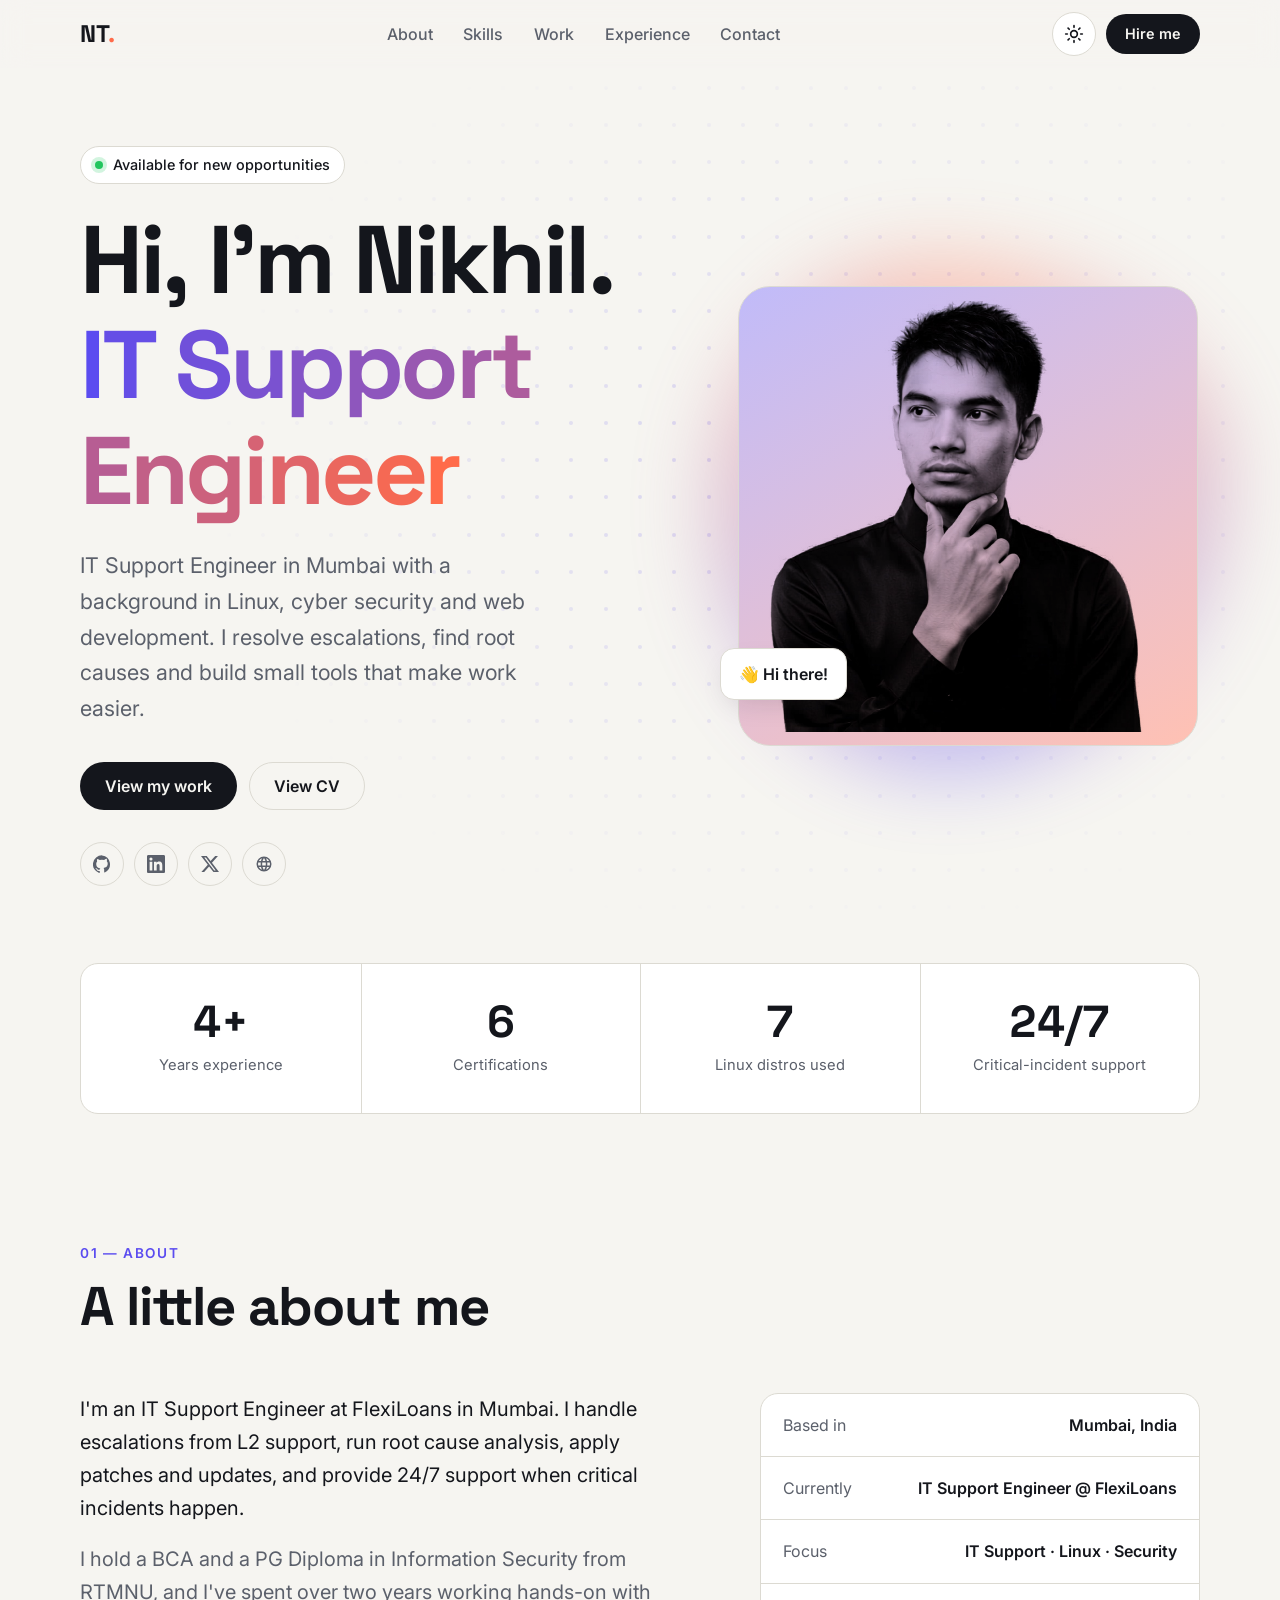
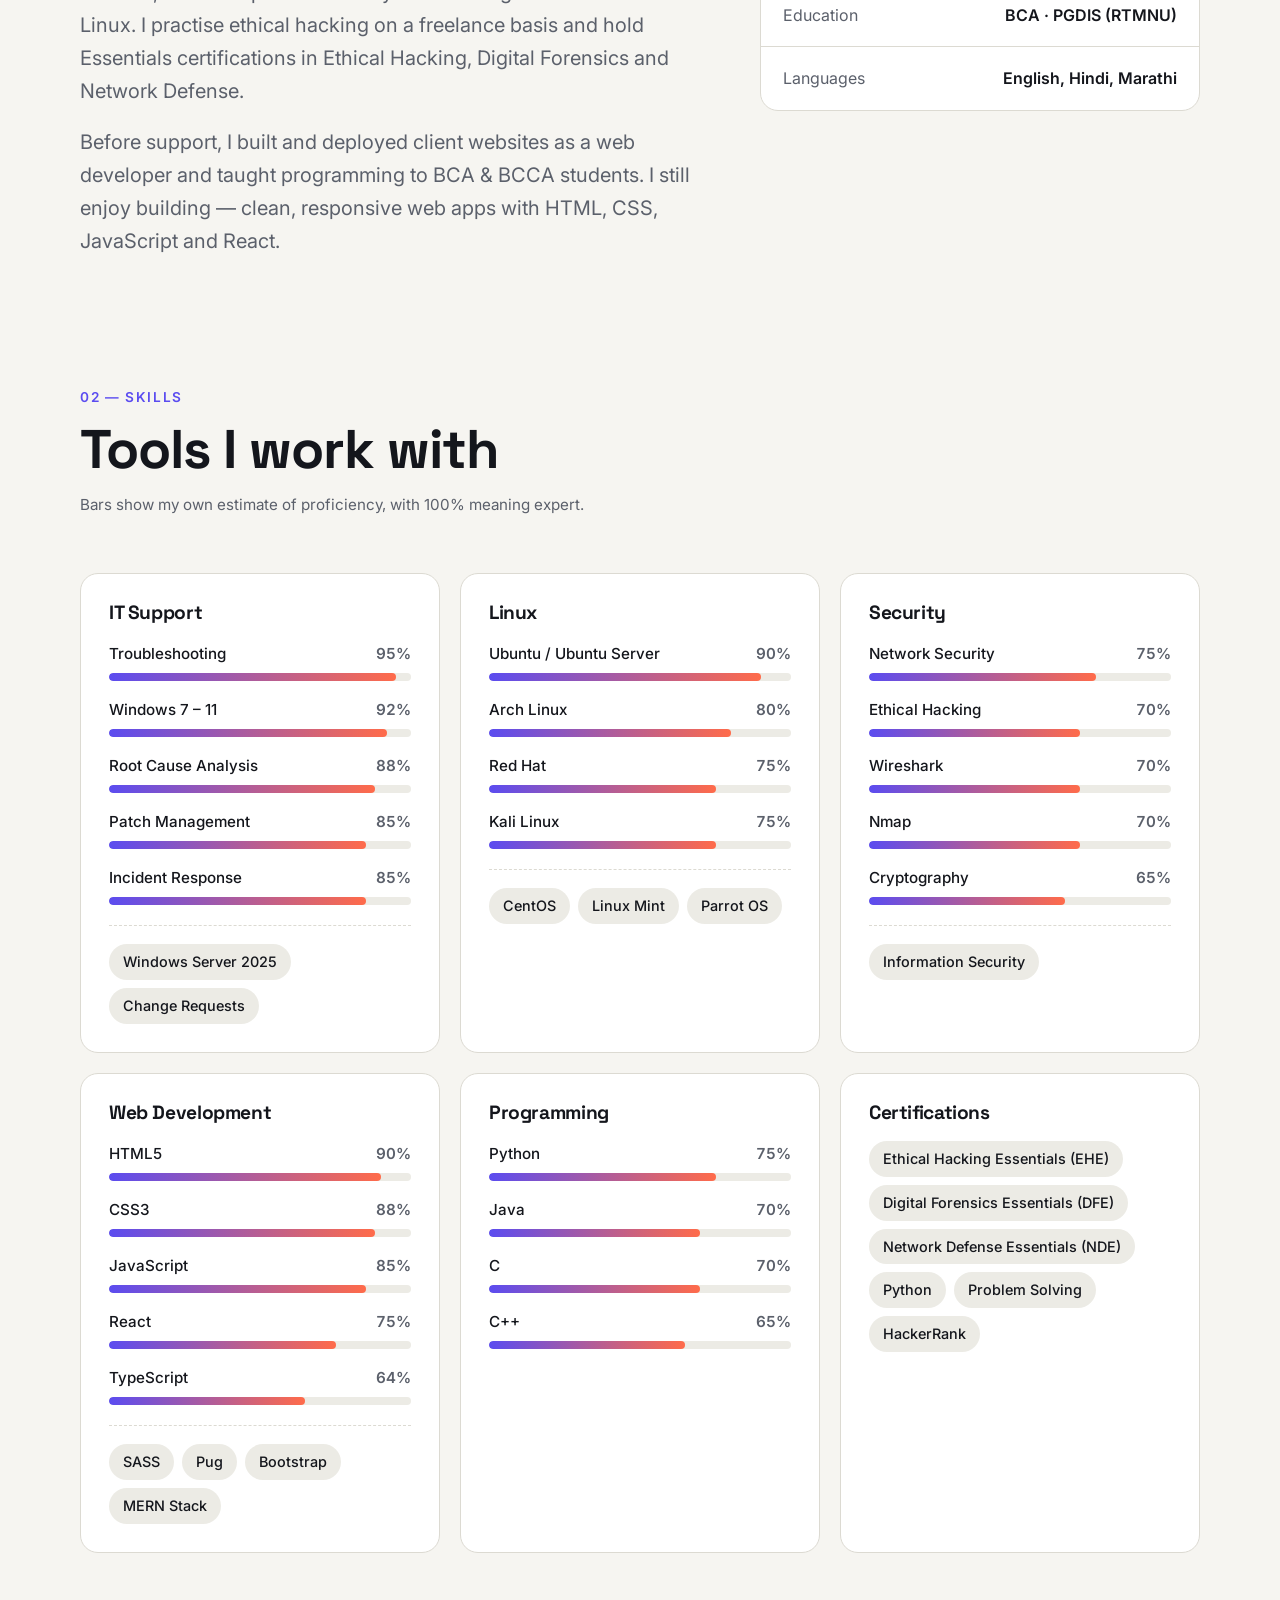
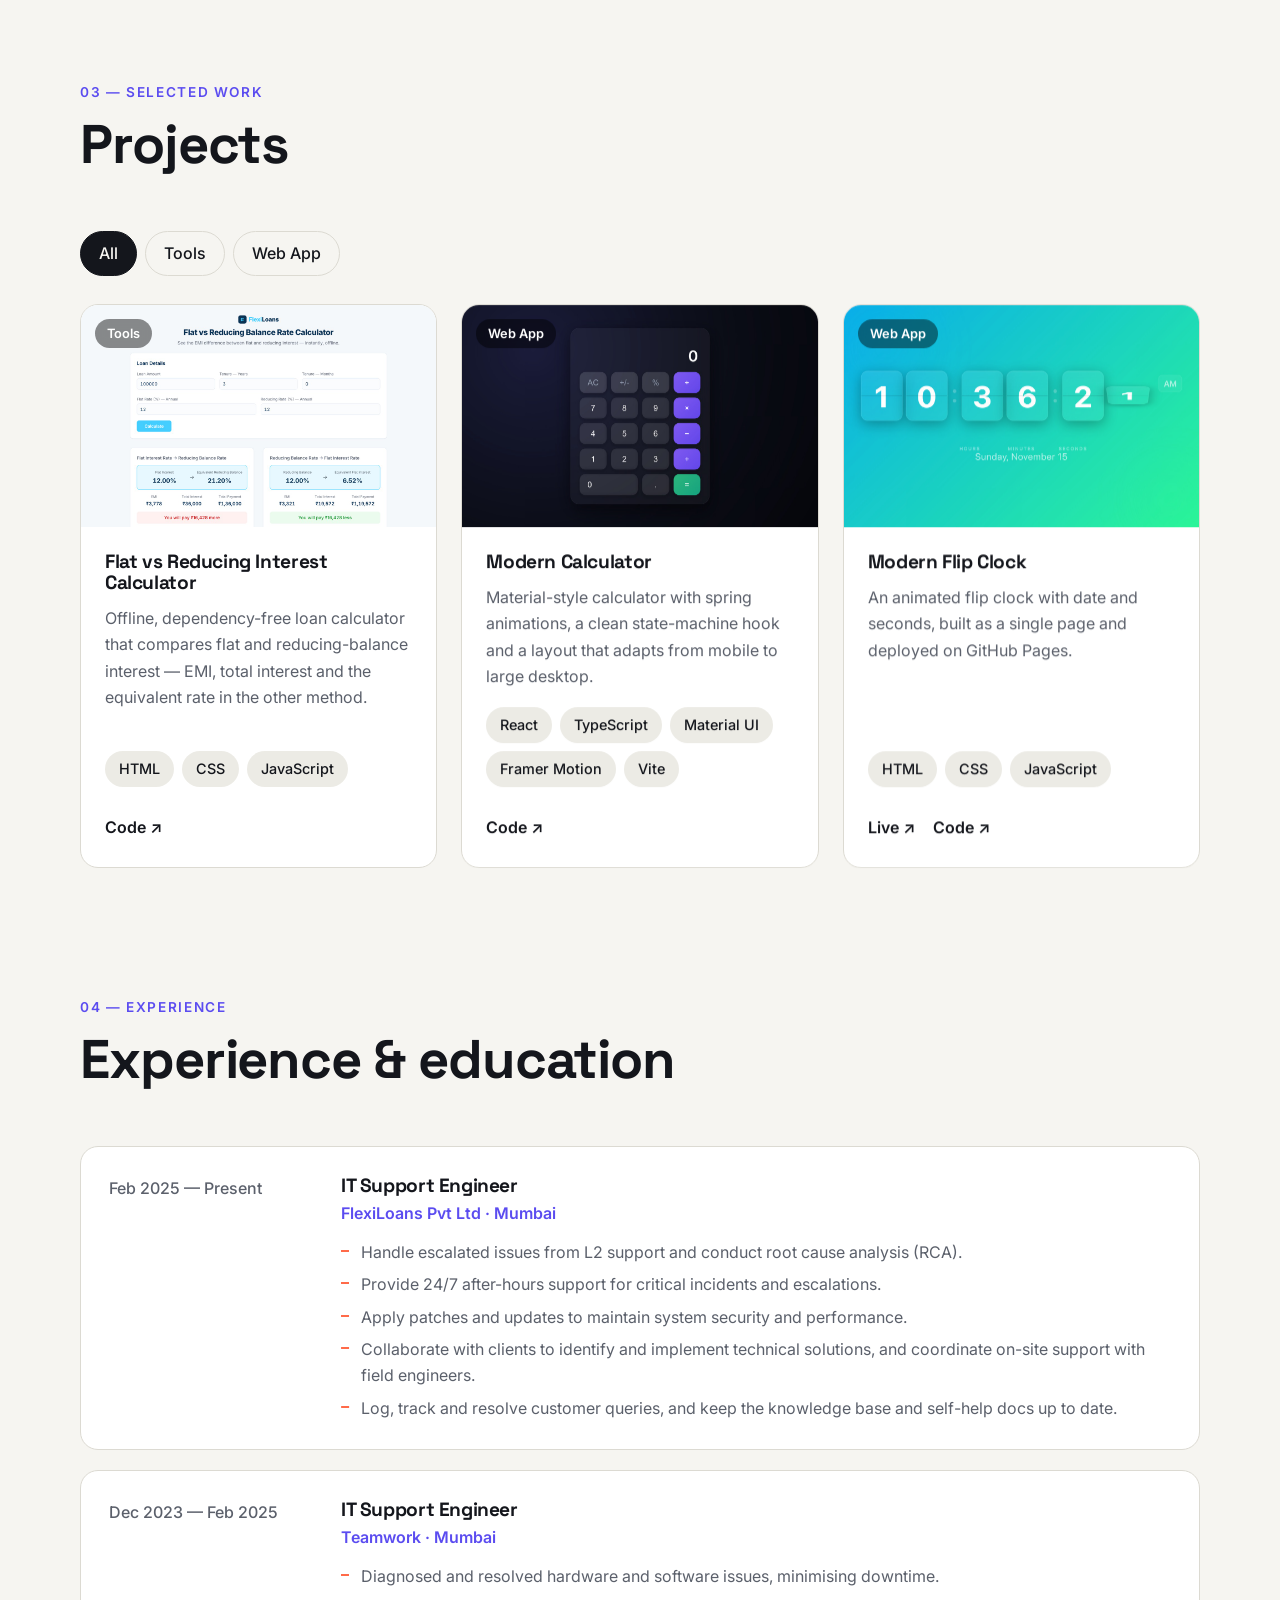
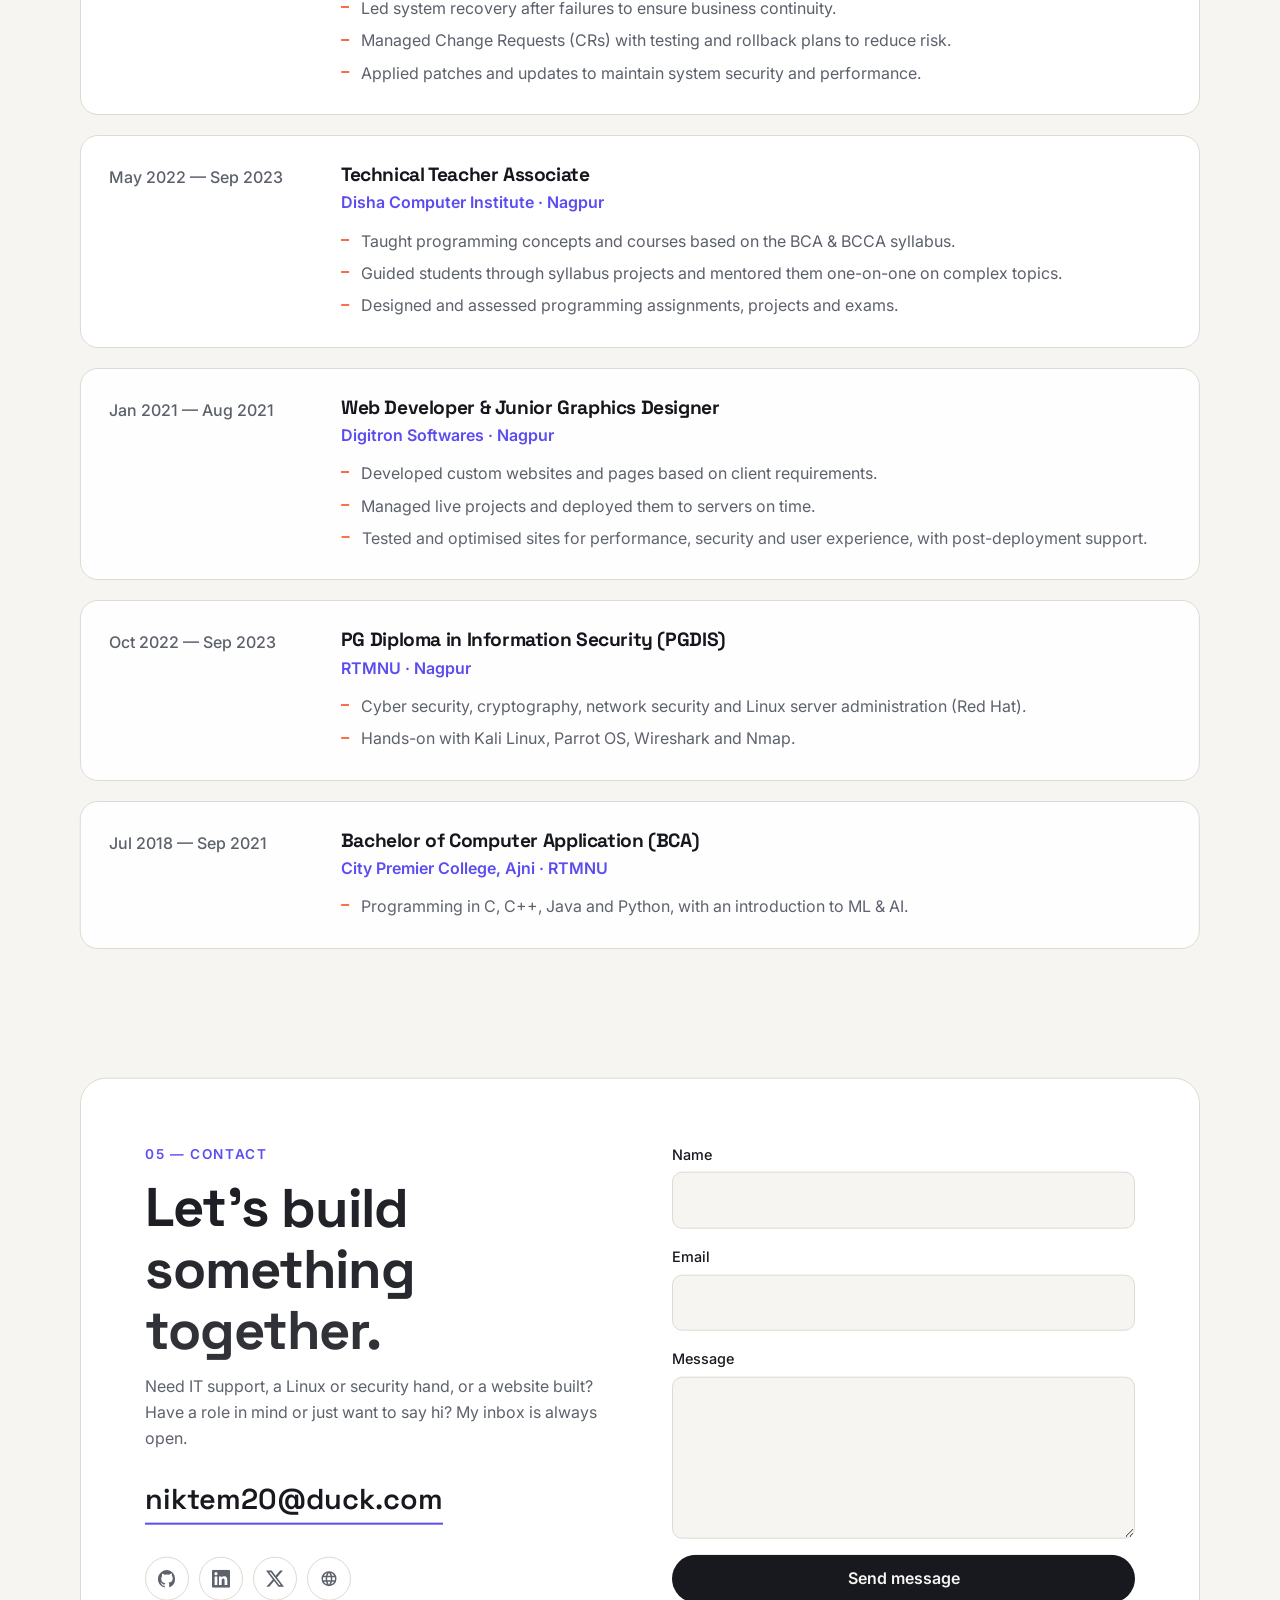
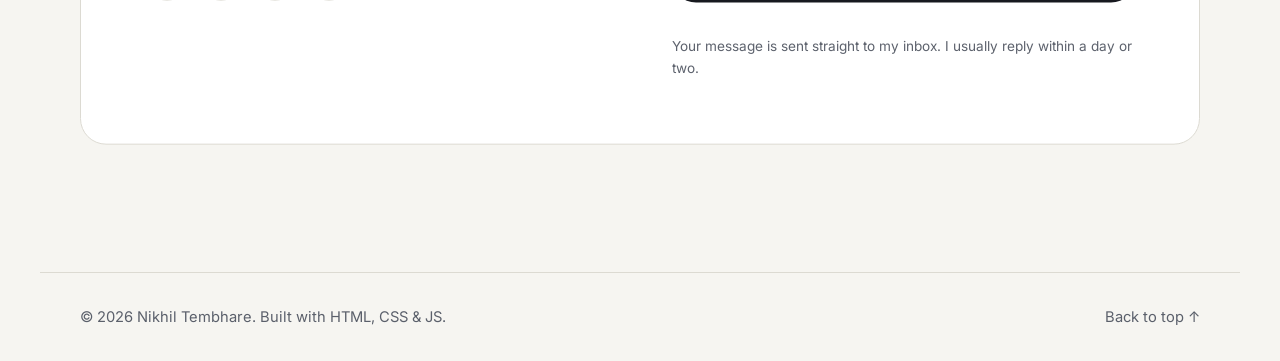
==== commit c236503a: "Add project screenshots, avatar theming, OG card, resume PDF, cert links, analytics hook Co-Authored" ====
--- a/index.html
+++ b/index.html
@@ -20,6 +20,13 @@
   <meta property="og:title" content="Nikhil Tembhare — Portfolio" />
   <meta property="og:description" content="Projects, experience and contact." />
   <meta property="og:type" content="website" />
+  <meta property="og:url" content="https://iamnikhiltembhare.github.io/" />
+  <meta property="og:image" content="https://iamnikhiltembhare.github.io/assets/og-image.jpg" />
+  <meta property="og:image:width" content="1200" />
+  <meta property="og:image:height" content="630" />
+  <meta name="twitter:card" content="summary_large_image" />
+  <meta name="twitter:image" content="https://iamnikhiltembhare.github.io/assets/og-image.jpg" />
+  <link rel="canonical" href="https://iamnikhiltembhare.github.io/" />
 
   <link rel="preconnect" href="https://fonts.googleapis.com" />
   <link rel="preconnect" href="https://fonts.gstatic.com" crossorigin />
@@ -75,7 +82,7 @@
       </div>
       <div class="hero-visual reveal">
         <div class="avatar-wrap">
-          <img id="avatar" alt="" width="480" height="480" />
+          <div class="avatar-frame"><img id="avatar" alt="" width="480" height="480" /></div>
           <div class="avatar-badge" id="avatar-badge"></div>
         </div>
       </div>
--- a/css/style.css
+++ b/css/style.css
@@ -203,9 +203,17 @@
   filter: blur(40px); opacity: .35; animation: blob 12s ease-in-out infinite;
 }
 @keyframes blob { 50% { border-radius: 58% 42% 45% 55% / 42% 58% 42% 58%; transform: rotate(20deg); } }
-.avatar-wrap img {
-  position: relative; width: 100%; height: 100%; object-fit: cover;
-  border-radius: 32px; border: 1px solid var(--line); background: var(--surface);
+/* The photo has a white studio background, so it is multiplied onto a themed gradient:
+   white → gradient colour, black clothing/hair stays black. Works in light and dark mode. */
+.avatar-frame {
+  position: relative; width: 100%; height: 100%; isolation: isolate; overflow: hidden;
+  border-radius: 32px; border: 1px solid var(--line);
+  background: linear-gradient(150deg, color-mix(in srgb, var(--accent) 38%, #fff), color-mix(in srgb, var(--accent-2) 42%, #fff));
+}
+.avatar-frame img { width: 100%; height: 100%; object-fit: cover; object-position: 50% 15%; mix-blend-mode: multiply; }
+:root[data-theme="dark"] .avatar-frame { background: linear-gradient(150deg, color-mix(in srgb, var(--accent) 62%, #000), color-mix(in srgb, var(--accent-2) 55%, #000)); }
+@media (prefers-color-scheme: dark) {
+  :root:not([data-theme="light"]) .avatar-frame { background: linear-gradient(150deg, color-mix(in srgb, var(--accent) 62%, #000), color-mix(in srgb, var(--accent-2) 55%, #000)); }
 }
 .avatar-badge {
   position: absolute; left: -4%; bottom: 10%;
@@ -268,6 +276,8 @@
 .skill-card { transition: transform .3s, box-shadow .3s, border-color .3s; }
 @media (hover: hover) { .skill-card.reveal:hover { transform: translateY(-4px); box-shadow: var(--shadow); border-color: color-mix(in srgb, var(--accent) 40%, var(--line)); } }
 .chips { display: flex; flex-wrap: wrap; gap: 8px; }
+a.chip-link { transition: background-color .2s, color .2s; }
+a.chip-link:hover, a.chip-link:focus-visible { background: var(--accent); color: var(--accent-ink); }
 .chips-more { margin-top: 20px; padding-top: 18px; border-top: 1px dashed var(--line); }
 .chip { padding: 6px 14px; border-radius: 999px; background: var(--bg-2); font-size: .9rem; font-weight: 500; }
 
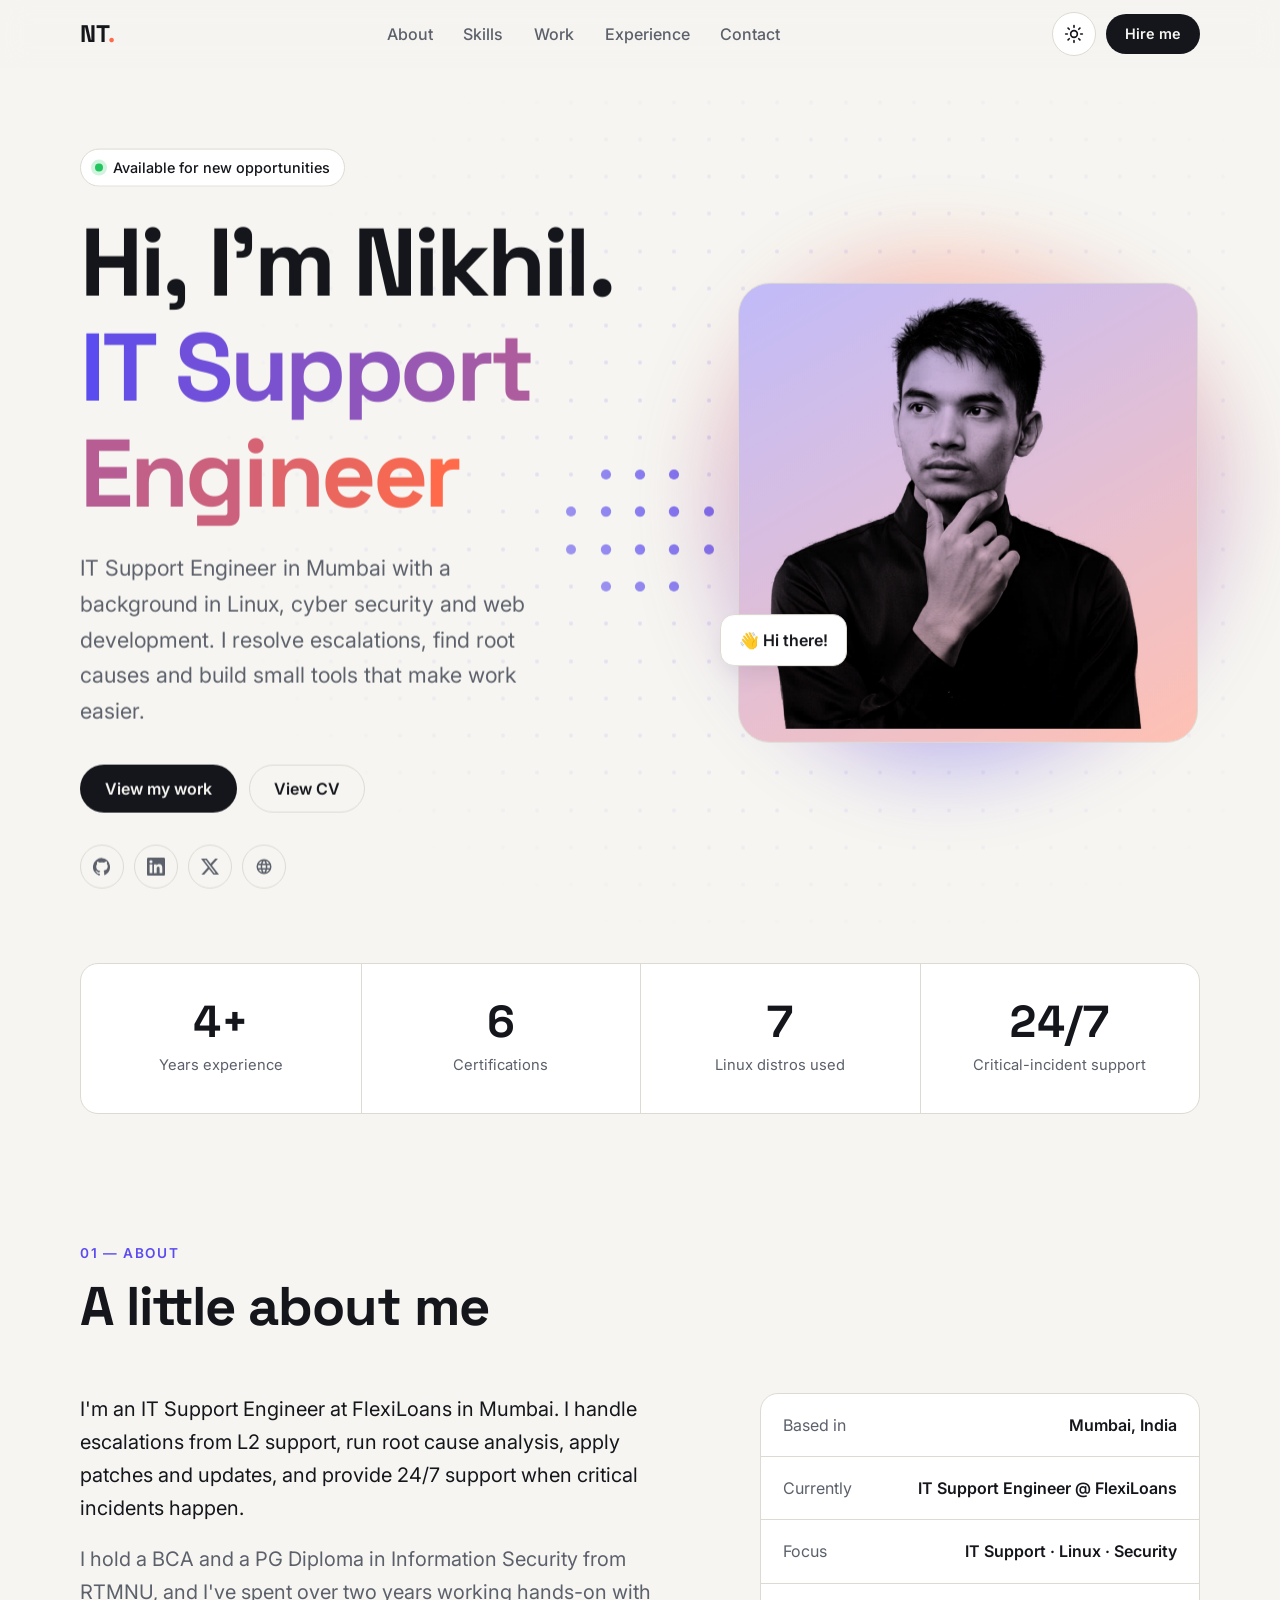
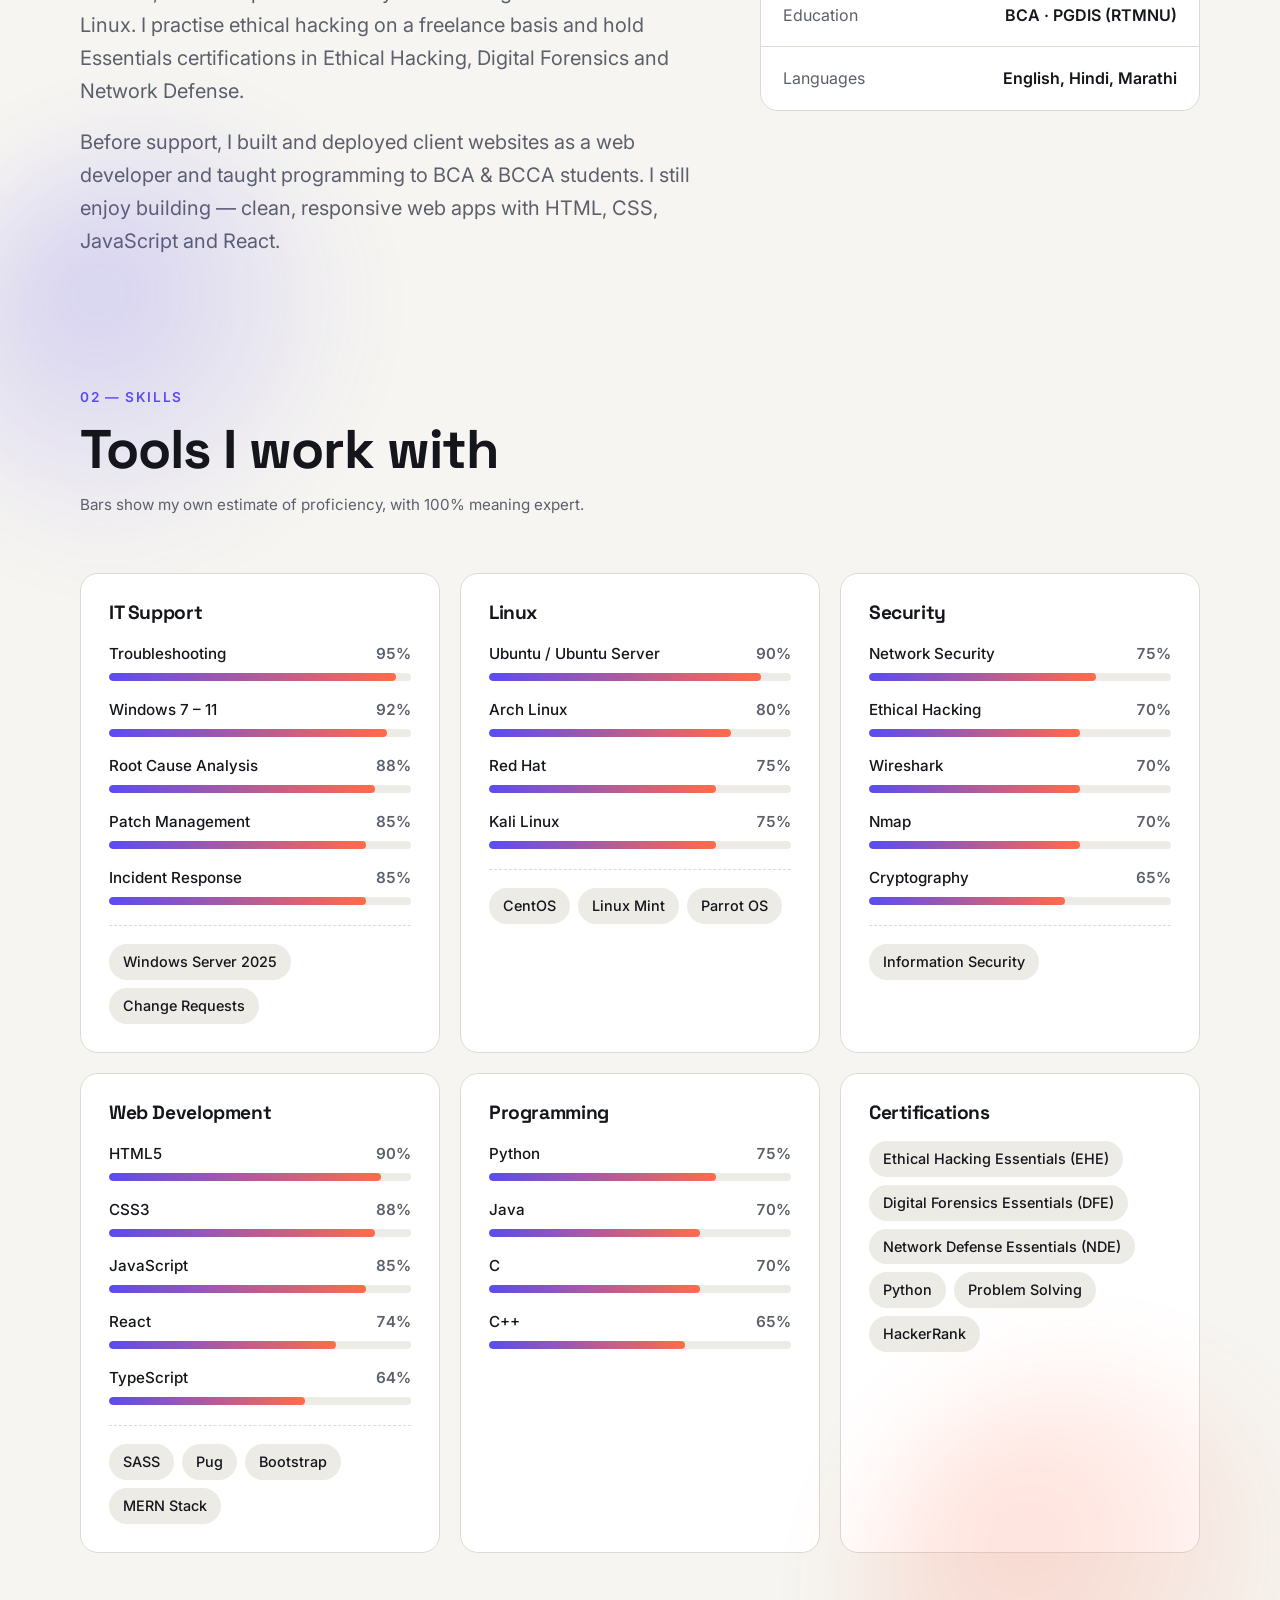
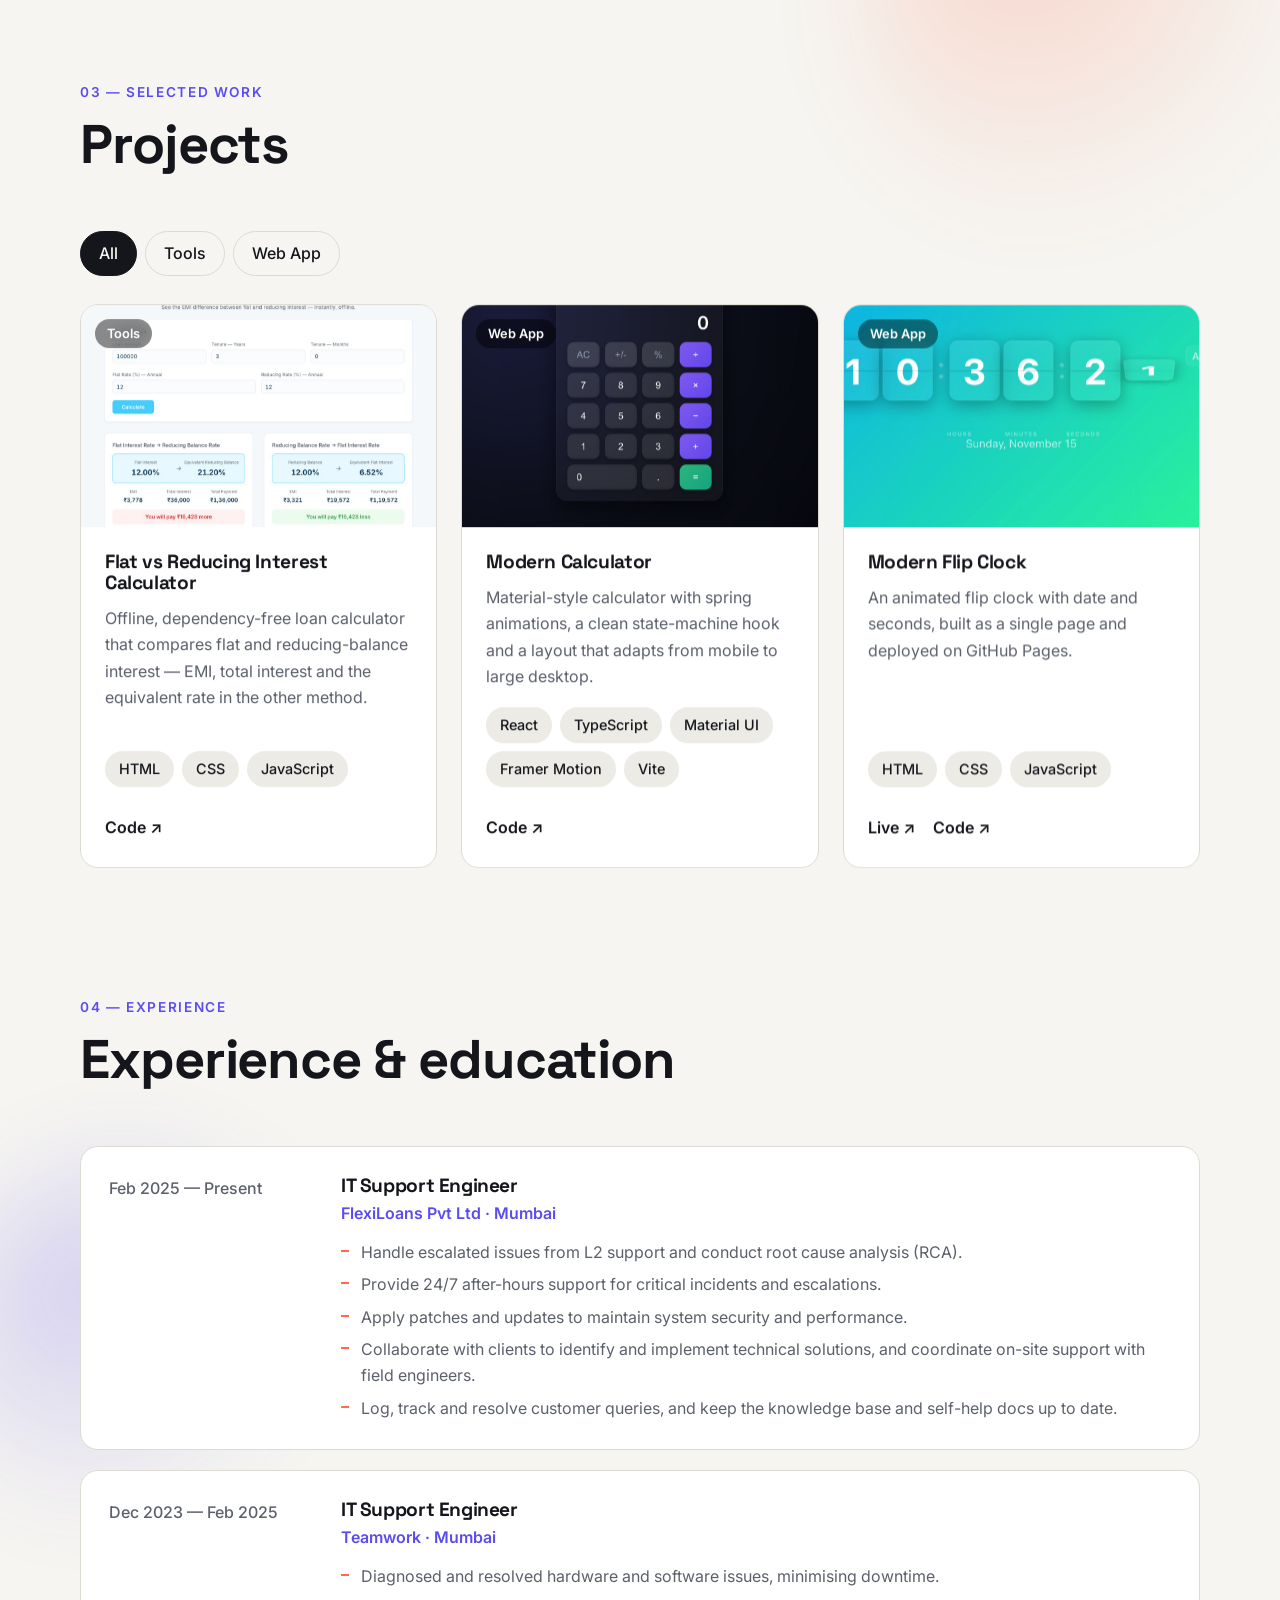
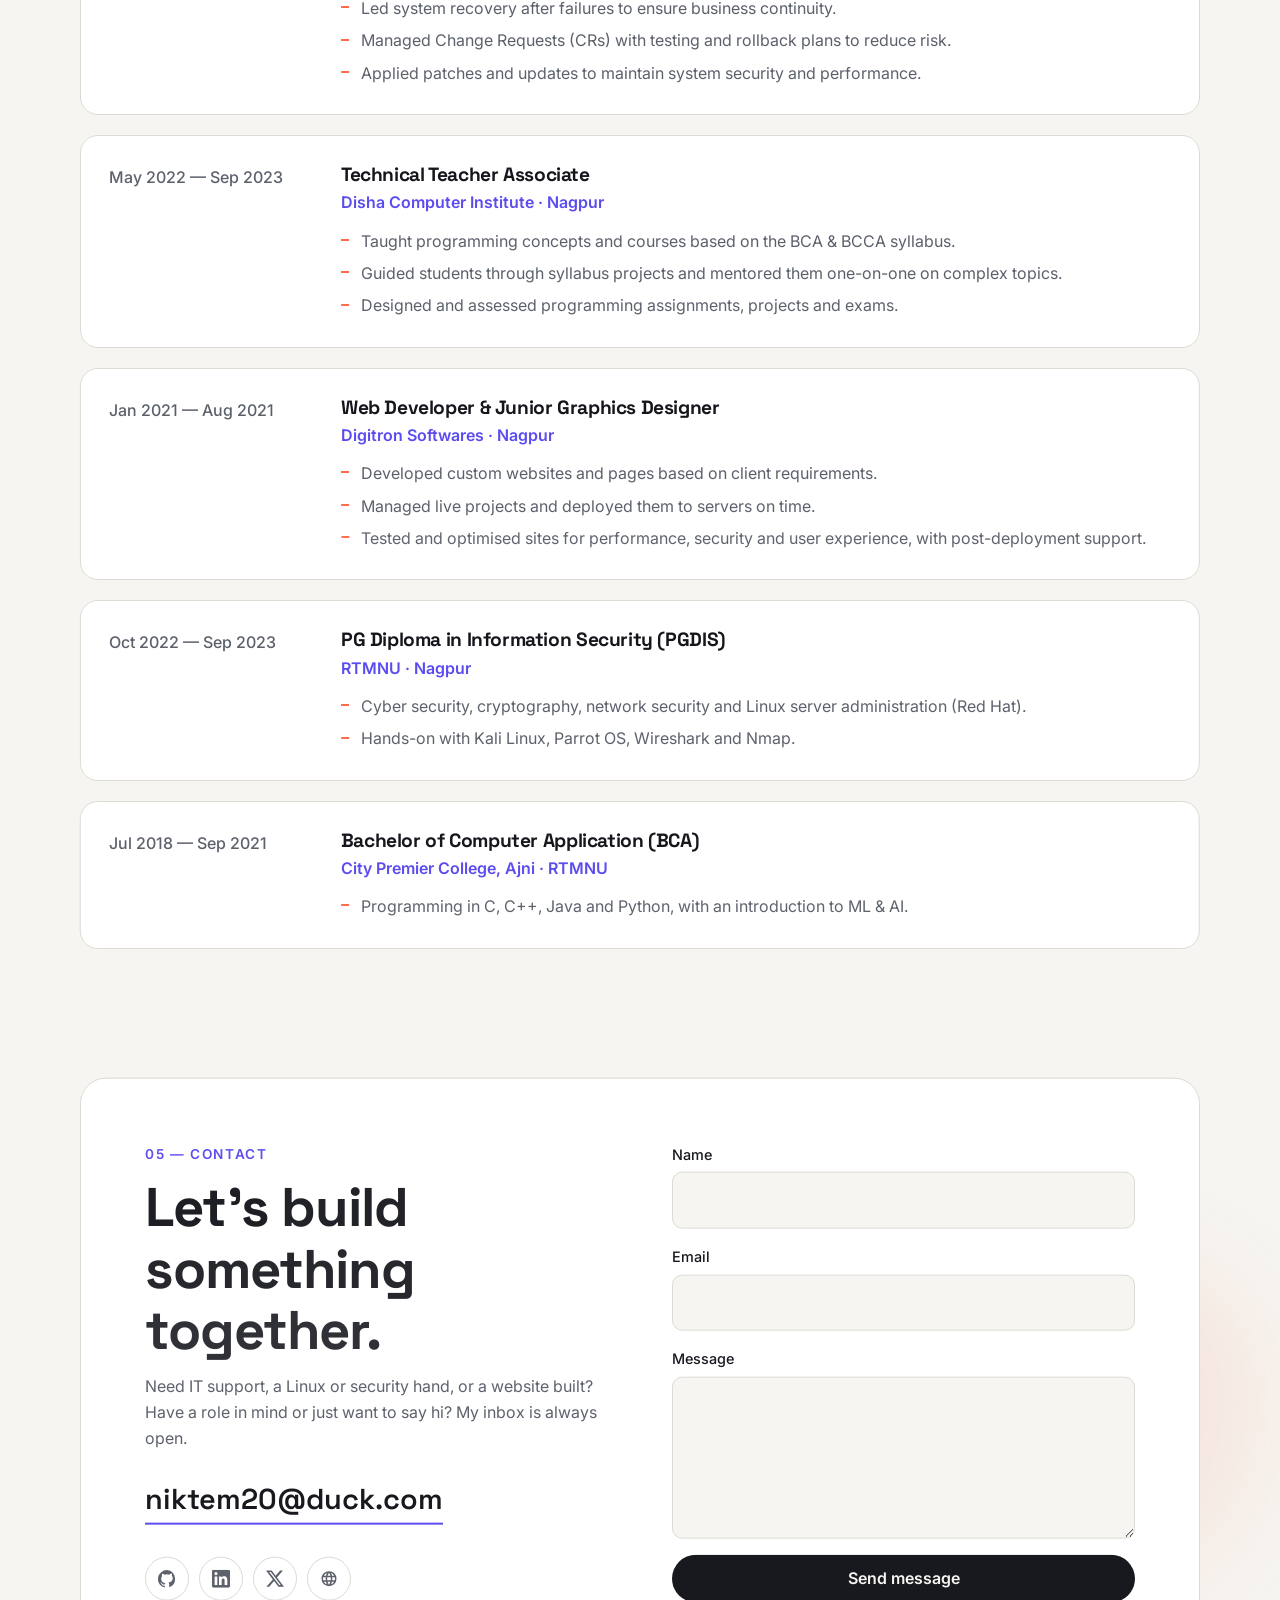
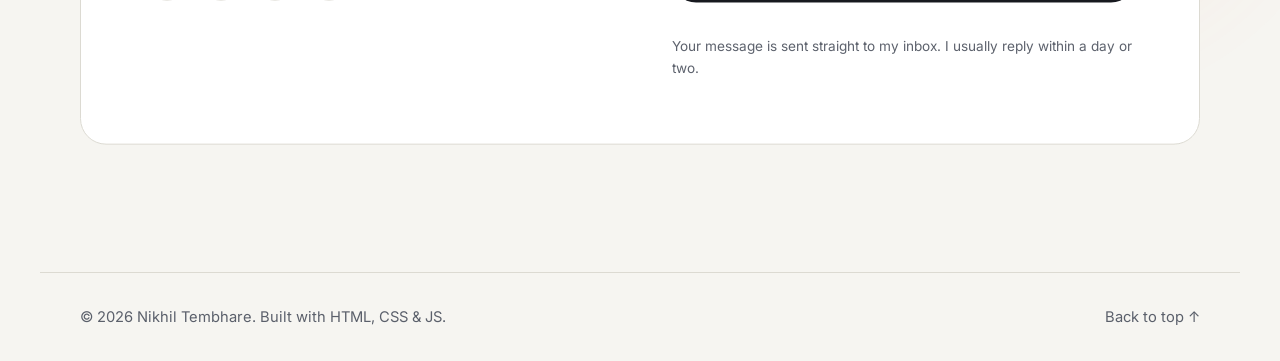
==== commit 84b21ff7: "Add parallax layer (orbs, hero depth, framed image motion) and guide Co-Authored-By: Claude Sonnet 5" ====
--- a/index.html
+++ b/index.html
@@ -173,5 +173,6 @@
   <script src="js/data.js"></script>
   <script src="js/effects.js"></script>
   <script src="js/main.js"></script>
+  <script src="js/parallax.js"></script>
 </body>
 </html>
--- a/css/style.css
+++ b/css/style.css
@@ -68,6 +68,7 @@
   font: 400 1rem/1.65 var(--font-body);
   -webkit-font-smoothing: antialiased;
   overflow-x: hidden;
+  overflow-x: clip; /* modern: clips without creating a scroll container */
   /* respect notches / rounded corners when installed as an app */
   padding-left: env(safe-area-inset-left);
   padding-right: env(safe-area-inset-right);
@@ -480,6 +481,23 @@
   .site-header { background: var(--bg); }
 }
 
+/* ==========================================================
+   Parallax (js/parallax.js) — glow orbs + framed-image overscan
+   ========================================================== */
+.orb-host { position: relative; isolation: isolate; }
+.orb {
+  position: absolute; z-index: -1; pointer-events: none;
+  width: calc(clamp(220px, 34vw, 480px) * var(--s, 1)); aspect-ratio: 1; border-radius: 50%;
+  background: radial-gradient(circle at 35% 35%, var(--c, var(--accent)), transparent 68%);
+  filter: blur(48px); opacity: .22; will-change: translate;
+}
+:root[data-theme="dark"] .orb { opacity: .3; }
+@media (prefers-color-scheme: dark) { :root:not([data-theme="light"]) .orb { opacity: .3; } }
+/* Frame crops the image; the image is overscanned so it can slide inside without showing gaps */
+.has-parallax .project-thumb img { scale: 1.2; will-change: translate; }
+.has-parallax .avatar-wrap, .has-parallax .avatar-badge, .has-parallax .fx-dots, .has-parallax .hero-text { will-change: translate; }
+.hero { position: relative; }
+
 /* Back-to-top button */
 .fab {
   position: fixed; z-index: 60; right: max(16px, env(safe-area-inset-right));
